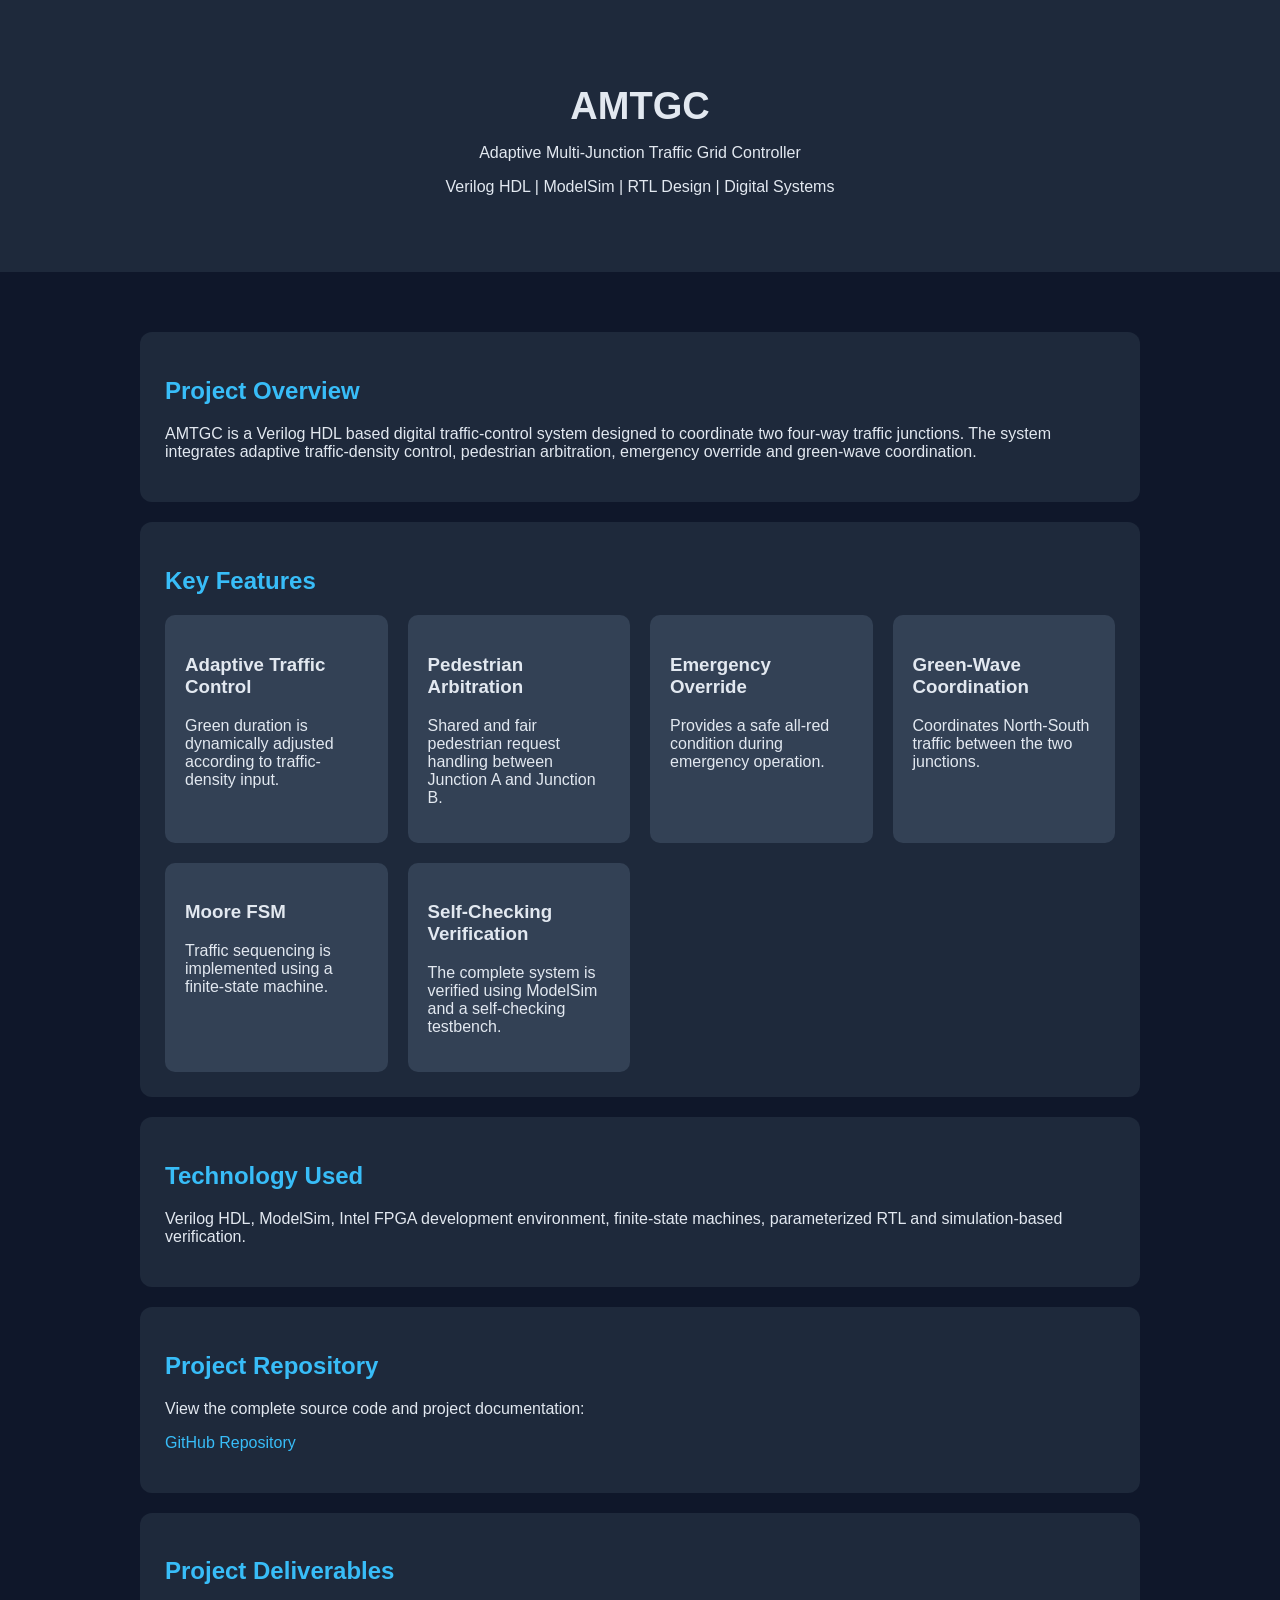
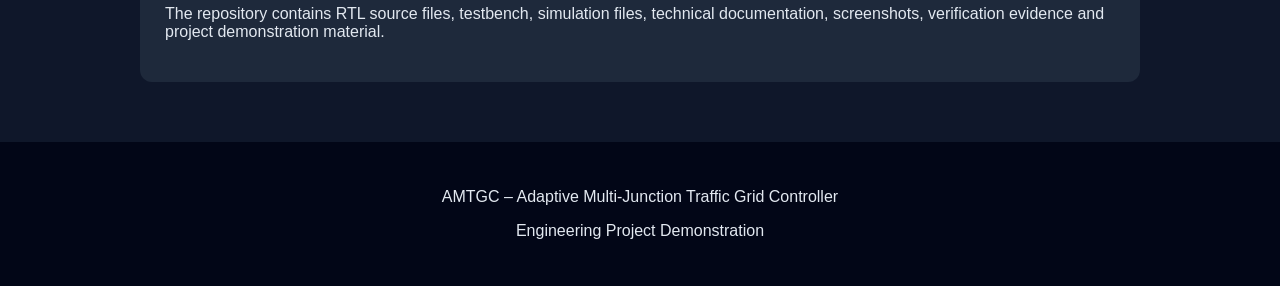
==== index.html @ 57055a9a "Add initial HTML structure for AMTGC project This HTML file provides a complete structure for the AM" ====
<!DOCTYPE html>
<html lang="en">
<head>
    <meta charset="UTF-8">
    <meta name="viewport" content="width=device-width, initial-scale=1.0">

    <title>AMTGC - Adaptive Multi-Junction Traffic Grid Controller</title>

    <style>
        body {
            font-family: Arial, sans-serif;
            margin: 0;
            background: #0f172a;
            color: #e2e8f0;
        }

        header {
            text-align: center;
            padding: 60px 20px;
            background: #1e293b;
        }

        h1 {
            font-size: 38px;
            margin-bottom: 15px;
        }

        h2 {
            color: #38bdf8;
        }

        .container {
            max-width: 1000px;
            margin: auto;
            padding: 40px 20px;
        }

        .card {
            background: #1e293b;
            padding: 25px;
            margin: 20px 0;
            border-radius: 12px;
        }

        .features {
            display: grid;
            grid-template-columns: repeat(auto-fit, minmax(220px, 1fr));
            gap: 20px;
        }

        .feature {
            background: #334155;
            padding: 20px;
            border-radius: 10px;
        }

        a {
            color: #38bdf8;
            text-decoration: none;
        }

        footer {
            text-align: center;
            padding: 30px;
            background: #020617;
        }
    </style>
</head>

<body>

<header>
    <h1>AMTGC</h1>
    <p>Adaptive Multi-Junction Traffic Grid Controller</p>
    <p>Verilog HDL | ModelSim | RTL Design | Digital Systems</p>
</header>

<div class="container">

    <div class="card">
        <h2>Project Overview</h2>
        <p>
            AMTGC is a Verilog HDL based digital traffic-control system
            designed to coordinate two four-way traffic junctions.
            The system integrates adaptive traffic-density control,
            pedestrian arbitration, emergency override and green-wave
            coordination.
        </p>
    </div>

    <div class="card">
        <h2>Key Features</h2>

        <div class="features">

            <div class="feature">
                <h3>Adaptive Traffic Control</h3>
                <p>
                    Green duration is dynamically adjusted according
                    to traffic-density input.
                </p>
            </div>

            <div class="feature">
                <h3>Pedestrian Arbitration</h3>
                <p>
                    Shared and fair pedestrian request handling
                    between Junction A and Junction B.
                </p>
            </div>

            <div class="feature">
                <h3>Emergency Override</h3>
                <p>
                    Provides a safe all-red condition during
                    emergency operation.
                </p>
            </div>

            <div class="feature">
                <h3>Green-Wave Coordination</h3>
                <p>
                    Coordinates North-South traffic between
                    the two junctions.
                </p>
            </div>

            <div class="feature">
                <h3>Moore FSM</h3>
                <p>
                    Traffic sequencing is implemented using
                    a finite-state machine.
                </p>
            </div>

            <div class="feature">
                <h3>Self-Checking Verification</h3>
                <p>
                    The complete system is verified using
                    ModelSim and a self-checking testbench.
                </p>
            </div>

        </div>
    </div>

    <div class="card">
        <h2>Technology Used</h2>
        <p>
            Verilog HDL, ModelSim, Intel FPGA development environment,
            finite-state machines, parameterized RTL and simulation-based verification.
        </p>
    </div>

    <div class="card">
        <h2>Project Repository</h2>

        <p>
            View the complete source code and project documentation:
        </p>

        <p>
            <a href="https://github.com/pragadeesh0411/AI-Based-Traffic-Signal-Controller-using-VLSI"
               target="_blank">
                GitHub Repository
            </a>
        </p>
    </div>

    <div class="card">
        <h2>Project Deliverables</h2>

        <p>
            The repository contains RTL source files, testbench,
            simulation files, technical documentation, screenshots,
            verification evidence and project demonstration material.
        </p>
    </div>

</div>

<footer>
    <p>AMTGC – Adaptive Multi-Junction Traffic Grid Controller</p>
    <p>Engineering Project Demonstration</p>
</footer>

</body>
</html>
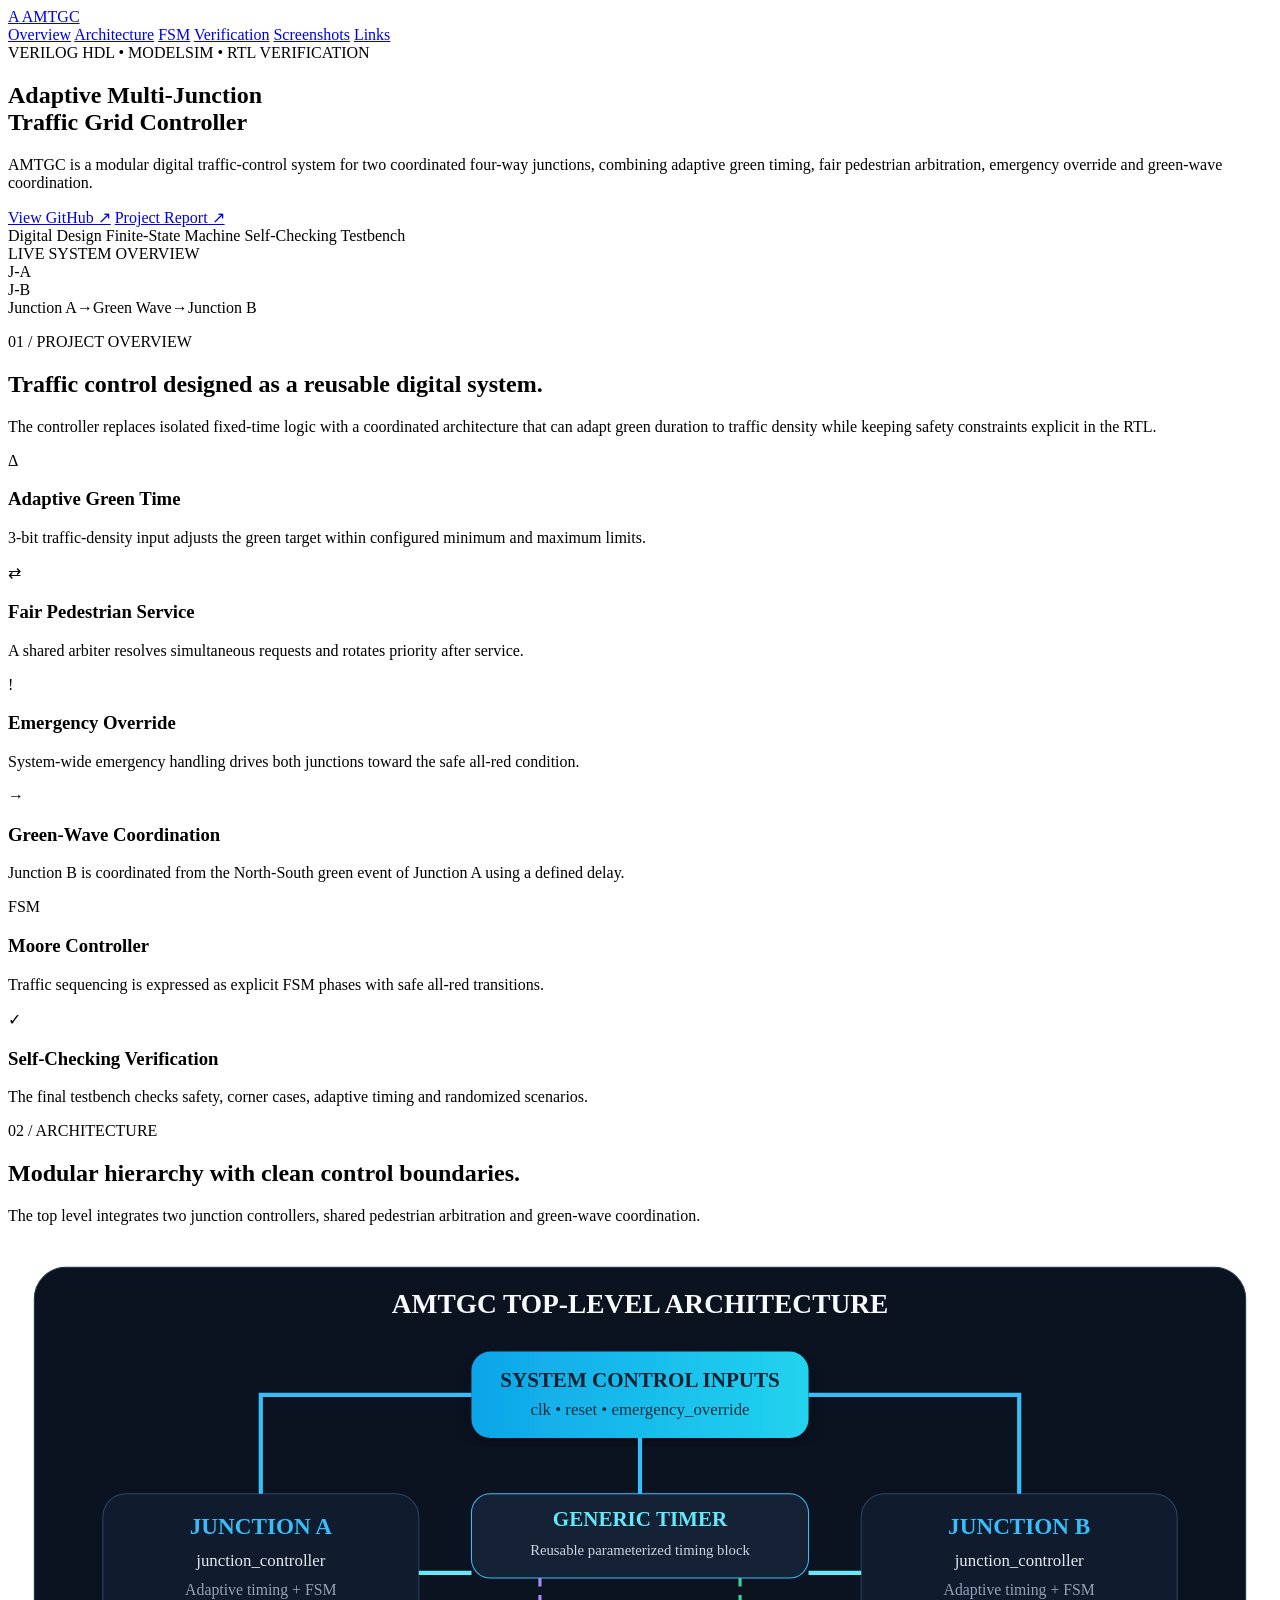
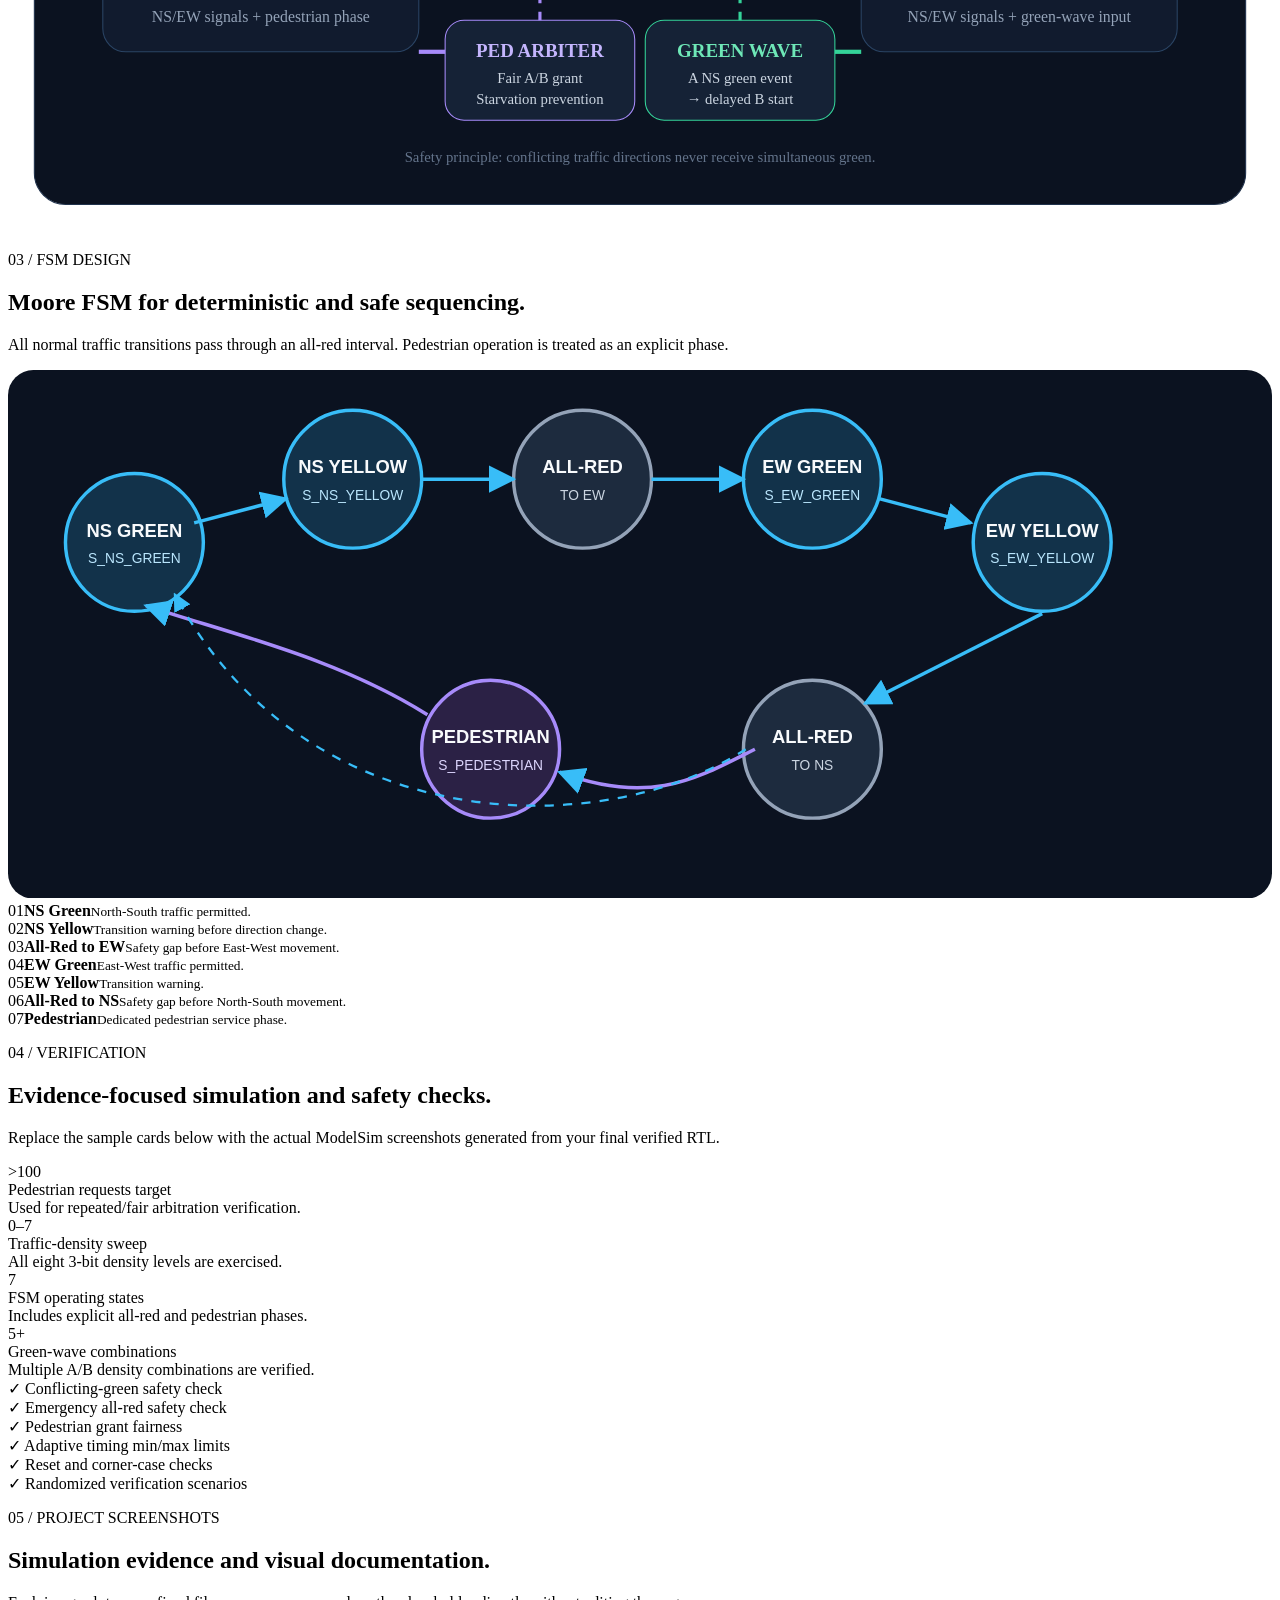
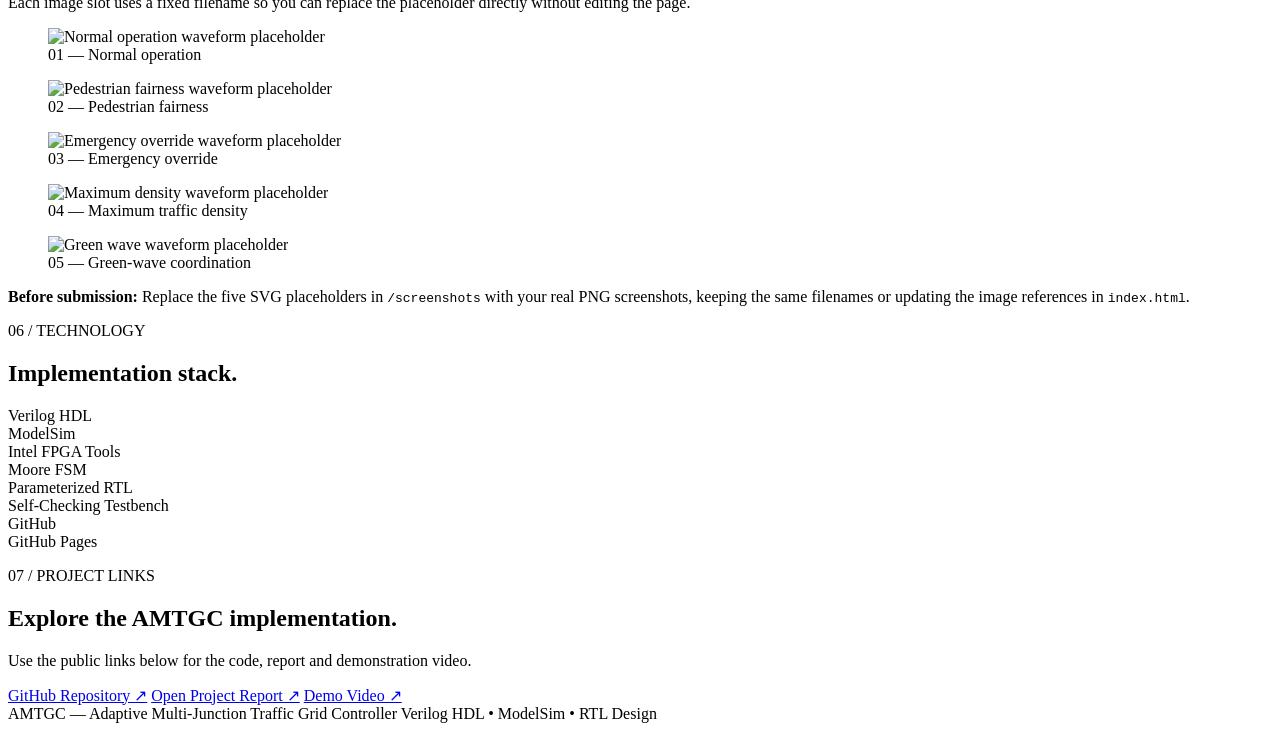
==== commit 2ddde13a: "Add files via upload" ====
--- a/index.html
+++ b/index.html
@@ -1,188 +1,321 @@
 <!DOCTYPE html>
 <html lang="en">
 <head>
-    <meta charset="UTF-8">
-    <meta name="viewport" content="width=device-width, initial-scale=1.0">
-
-    <title>AMTGC - Adaptive Multi-Junction Traffic Grid Controller</title>
-
-    <style>
-        body {
-            font-family: Arial, sans-serif;
-            margin: 0;
-            background: #0f172a;
-            color: #e2e8f0;
-        }
-
-        header {
-            text-align: center;
-            padding: 60px 20px;
-            background: #1e293b;
-        }
-
-        h1 {
-            font-size: 38px;
-            margin-bottom: 15px;
-        }
-
-        h2 {
-            color: #38bdf8;
-        }
-
-        .container {
-            max-width: 1000px;
-            margin: auto;
-            padding: 40px 20px;
-        }
-
-        .card {
-            background: #1e293b;
-            padding: 25px;
-            margin: 20px 0;
-            border-radius: 12px;
-        }
-
-        .features {
-            display: grid;
-            grid-template-columns: repeat(auto-fit, minmax(220px, 1fr));
-            gap: 20px;
-        }
-
-        .feature {
-            background: #334155;
-            padding: 20px;
-            border-radius: 10px;
-        }
-
-        a {
-            color: #38bdf8;
-            text-decoration: none;
-        }
-
-        footer {
-            text-align: center;
-            padding: 30px;
-            background: #020617;
-        }
-    </style>
+  <meta charset="UTF-8">
+  <meta name="viewport" content="width=device-width, initial-scale=1.0">
+  <meta name="description" content="AMTGC - Adaptive Multi-Junction Traffic Grid Controller. Verilog HDL, ModelSim and RTL verification project.">
+  <title>AMTGC | Adaptive Multi-Junction Traffic Grid Controller</title>
+  <link rel="stylesheet" href="assets/style.css">
 </head>
-
 <body>
-
-<header>
-    <h1>AMTGC</h1>
-    <p>Adaptive Multi-Junction Traffic Grid Controller</p>
-    <p>Verilog HDL | ModelSim | RTL Design | Digital Systems</p>
-</header>
-
-<div class="container">
-
-    <div class="card">
-        <h2>Project Overview</h2>
-        <p>
-            AMTGC is a Verilog HDL based digital traffic-control system
-            designed to coordinate two four-way traffic junctions.
-            The system integrates adaptive traffic-density control,
-            pedestrian arbitration, emergency override and green-wave
-            coordination.
-        </p>
+  <header class="site-header">
+    <div class="container nav">
+      <a class="brand" href="#top"><span class="brand-mark">A</span> AMTGC</a>
+      <nav>
+        <a href="#overview">Overview</a>
+        <a href="#architecture">Architecture</a>
+        <a href="#fsm">FSM</a>
+        <a href="#verification">Verification</a>
+        <a href="#gallery">Screenshots</a>
+        <a href="#contact">Links</a>
+      </nav>
     </div>
-
-    <div class="card">
-        <h2>Key Features</h2>
-
-        <div class="features">
-
-            <div class="feature">
-                <h3>Adaptive Traffic Control</h3>
-                <p>
-                    Green duration is dynamically adjusted according
-                    to traffic-density input.
-                </p>
+  </header>
+
+  <main id="top">
+    <section class="hero">
+      <div class="hero-grid container">
+        <div class="hero-copy">
+          <div class="eyebrow">VERILOG HDL • MODELSIM • RTL VERIFICATION</div>
+          <h1>Adaptive Multi-Junction<br><span>Traffic Grid Controller</span></h1>
+          <p class="lead">
+            AMTGC is a modular digital traffic-control system for two coordinated
+            four-way junctions, combining adaptive green timing, fair pedestrian
+            arbitration, emergency override and green-wave coordination.
+          </p>
+          <div class="hero-actions">
+            <a class="btn primary" href="https://github.com/pragadeesh0411/AI-Based-Traffic-Signal-Controller-using-VLSI" target="_blank" rel="noopener">View GitHub ↗</a>
+            <a class="btn secondary" href="report.html" target="_blank">Project Report ↗</a>
+          </div>
+          <div class="meta-row">
+            <span>Digital Design</span>
+            <span>Finite-State Machine</span>
+            <span>Self-Checking Testbench</span>
+          </div>
+        </div>
+
+        <div class="signal-card">
+          <div class="signal-top">
+            <span class="pulse"></span>
+            <span>LIVE SYSTEM OVERVIEW</span>
+          </div>
+          <div class="junction-visual">
+            <div class="road horizontal"></div>
+            <div class="road vertical"></div>
+            <div class="junction-box">
+              <div class="light red"></div>
+              <div class="light yellow"></div>
+              <div class="light green"></div>
+              <span>J-A</span>
             </div>
-
-            <div class="feature">
-                <h3>Pedestrian Arbitration</h3>
-                <p>
-                    Shared and fair pedestrian request handling
-                    between Junction A and Junction B.
-                </p>
+            <div class="junction-box second">
+              <div class="light red"></div>
+              <div class="light yellow"></div>
+              <div class="light green"></div>
+              <span>J-B</span>
             </div>
-
-            <div class="feature">
-                <h3>Emergency Override</h3>
-                <p>
-                    Provides a safe all-red condition during
-                    emergency operation.
-                </p>
-            </div>
-
-            <div class="feature">
-                <h3>Green-Wave Coordination</h3>
-                <p>
-                    Coordinates North-South traffic between
-                    the two junctions.
-                </p>
-            </div>
-
-            <div class="feature">
-                <h3>Moore FSM</h3>
-                <p>
-                    Traffic sequencing is implemented using
-                    a finite-state machine.
-                </p>
-            </div>
-
-            <div class="feature">
-                <h3>Self-Checking Verification</h3>
-                <p>
-                    The complete system is verified using
-                    ModelSim and a self-checking testbench.
-                </p>
-            </div>
-
-        </div>
+            <div class="wave-line"></div>
+          </div>
+          <div class="signal-footer">
+            <span>Junction A</span><span>→</span><span>Green Wave</span><span>→</span><span>Junction B</span>
+          </div>
+        </div>
+      </div>
+    </section>
+
+    <section id="overview" class="section">
+      <div class="container">
+        <div class="section-head">
+          <p class="kicker">01 / PROJECT OVERVIEW</p>
+          <h2>Traffic control designed as a reusable digital system.</h2>
+          <p>
+            The controller replaces isolated fixed-time logic with a coordinated architecture
+            that can adapt green duration to traffic density while keeping safety constraints
+            explicit in the RTL.
+          </p>
+        </div>
+
+        <div class="feature-grid">
+          <article class="feature-card"><div class="icon">Δ</div><h3>Adaptive Green Time</h3><p>3-bit traffic-density input adjusts the green target within configured minimum and maximum limits.</p></article>
+          <article class="feature-card"><div class="icon">⇄</div><h3>Fair Pedestrian Service</h3><p>A shared arbiter resolves simultaneous requests and rotates priority after service.</p></article>
+          <article class="feature-card"><div class="icon">!</div><h3>Emergency Override</h3><p>System-wide emergency handling drives both junctions toward the safe all-red condition.</p></article>
+          <article class="feature-card"><div class="icon">→</div><h3>Green-Wave Coordination</h3><p>Junction B is coordinated from the North-South green event of Junction A using a defined delay.</p></article>
+          <article class="feature-card"><div class="icon">FSM</div><h3>Moore Controller</h3><p>Traffic sequencing is expressed as explicit FSM phases with safe all-red transitions.</p></article>
+          <article class="feature-card"><div class="icon">✓</div><h3>Self-Checking Verification</h3><p>The final testbench checks safety, corner cases, adaptive timing and randomized scenarios.</p></article>
+        </div>
+      </div>
+    </section>
+
+    <section id="architecture" class="section dark">
+      <div class="container">
+        <div class="section-head">
+          <p class="kicker">02 / ARCHITECTURE</p>
+          <h2>Modular hierarchy with clean control boundaries.</h2>
+          <p>The top level integrates two junction controllers, shared pedestrian arbitration and green-wave coordination.</p>
+        </div>
+
+        <div class="diagram-card">
+          <svg viewBox="0 0 1200 560" role="img" aria-label="AMTGC architecture diagram">
+            <defs>
+              <linearGradient id="g1" x1="0" x2="1">
+                <stop offset="0%" stop-color="#0ea5e9"/>
+                <stop offset="100%" stop-color="#22d3ee"/>
+              </linearGradient>
+              <filter id="shadow"><feDropShadow dx="0" dy="8" stdDeviation="8" flood-opacity=".25"/></filter>
+            </defs>
+            <rect x="25" y="25" width="1150" height="510" rx="30" fill="#0b1220" stroke="#20324c"/>
+            <text x="600" y="68" text-anchor="middle" fill="#f8fafc" font-size="26" font-weight="700">AMTGC TOP-LEVEL ARCHITECTURE</text>
+
+            <rect x="440" y="105" width="320" height="82" rx="18" fill="url(#g1)" filter="url(#shadow)"/>
+            <text x="600" y="139" text-anchor="middle" fill="#052131" font-size="20" font-weight="800">SYSTEM CONTROL INPUTS</text>
+            <text x="600" y="165" text-anchor="middle" fill="#083344" font-size="16">clk • reset • emergency_override</text>
+
+            <rect x="90" y="240" width="300" height="150" rx="22" fill="#111b2e" stroke="#2a4464"/>
+            <text x="240" y="278" text-anchor="middle" fill="#38bdf8" font-size="22" font-weight="800">JUNCTION A</text>
+            <text x="240" y="309" text-anchor="middle" fill="#e2e8f0" font-size="16">junction_controller</text>
+            <text x="240" y="336" text-anchor="middle" fill="#94a3b8" font-size="15">Adaptive timing + FSM</text>
+            <text x="240" y="362" text-anchor="middle" fill="#94a3b8" font-size="15">NS/EW signals + pedestrian phase</text>
+
+            <rect x="810" y="240" width="300" height="150" rx="22" fill="#111b2e" stroke="#2a4464"/>
+            <text x="960" y="278" text-anchor="middle" fill="#38bdf8" font-size="22" font-weight="800">JUNCTION B</text>
+            <text x="960" y="309" text-anchor="middle" fill="#e2e8f0" font-size="16">junction_controller</text>
+            <text x="960" y="336" text-anchor="middle" fill="#94a3b8" font-size="15">Adaptive timing + FSM</text>
+            <text x="960" y="362" text-anchor="middle" fill="#94a3b8" font-size="15">NS/EW signals + green-wave input</text>
+
+            <rect x="440" y="240" width="320" height="80" rx="18" fill="#152236" stroke="#38bdf8"/>
+            <text x="600" y="271" text-anchor="middle" fill="#67e8f9" font-size="20" font-weight="800">GENERIC TIMER</text>
+            <text x="600" y="298" text-anchor="middle" fill="#cbd5e1" font-size="14">Reusable parameterized timing block</text>
+
+            <rect x="415" y="360" width="180" height="95" rx="18" fill="#152236" stroke="#a78bfa"/>
+            <text x="505" y="395" text-anchor="middle" fill="#c4b5fd" font-size="18" font-weight="800">PED ARBITER</text>
+            <text x="505" y="420" text-anchor="middle" fill="#cbd5e1" font-size="14">Fair A/B grant</text>
+            <text x="505" y="440" text-anchor="middle" fill="#cbd5e1" font-size="14">Starvation prevention</text>
+
+            <rect x="605" y="360" width="180" height="95" rx="18" fill="#152236" stroke="#34d399"/>
+            <text x="695" y="395" text-anchor="middle" fill="#6ee7b7" font-size="18" font-weight="800">GREEN WAVE</text>
+            <text x="695" y="420" text-anchor="middle" fill="#cbd5e1" font-size="14">A NS green event</text>
+            <text x="695" y="440" text-anchor="middle" fill="#cbd5e1" font-size="14">→ delayed B start</text>
+
+            <path d="M600 187 V240" stroke="#38bdf8" stroke-width="4" fill="none"/>
+            <path d="M440 146 H240 V240" stroke="#38bdf8" stroke-width="4" fill="none"/>
+            <path d="M760 146 H960 V240" stroke="#38bdf8" stroke-width="4" fill="none"/>
+            <path d="M390 315 H440" stroke="#67e8f9" stroke-width="4" fill="none"/>
+            <path d="M760 315 H810" stroke="#67e8f9" stroke-width="4" fill="none"/>
+            <path d="M390 390 H415" stroke="#a78bfa" stroke-width="4" fill="none"/>
+            <path d="M785 390 H810" stroke="#34d399" stroke-width="4" fill="none"/>
+            <path d="M505 360 V320" stroke="#a78bfa" stroke-width="3" fill="none" stroke-dasharray="8 8"/>
+            <path d="M695 360 V320" stroke="#34d399" stroke-width="3" fill="none" stroke-dasharray="8 8"/>
+
+            <text x="600" y="495" text-anchor="middle" fill="#64748b" font-size="14">Safety principle: conflicting traffic directions never receive simultaneous green.</text>
+          </svg>
+        </div>
+      </div>
+    </section>
+
+    <section id="fsm" class="section">
+      <div class="container">
+        <div class="section-head">
+          <p class="kicker">03 / FSM DESIGN</p>
+          <h2>Moore FSM for deterministic and safe sequencing.</h2>
+          <p>All normal traffic transitions pass through an all-red interval. Pedestrian operation is treated as an explicit phase.</p>
+        </div>
+
+        <div class="fsm-layout">
+          <div class="fsm-card">
+            <svg viewBox="0 0 1100 460" role="img" aria-label="Junction controller FSM diagram">
+              <defs>
+                <marker id="arrow" viewBox="0 0 10 10" refX="9" refY="5" markerWidth="8" markerHeight="8" orient="auto-start-reverse">
+                  <path d="M0 0 L10 5 L0 10 z" fill="#38bdf8"/>
+                </marker>
+              </defs>
+              <rect x="0" y="0" width="1100" height="460" rx="22" fill="#0b1220"/>
+              <g font-family="Arial, sans-serif">
+                <circle cx="110" cy="150" r="60" fill="#12324a" stroke="#38bdf8" stroke-width="3"/>
+                <text x="110" y="145" text-anchor="middle" fill="#f8fafc" font-size="16" font-weight="700">NS GREEN</text>
+                <text x="110" y="168" text-anchor="middle" fill="#bae6fd" font-size="12">S_NS_GREEN</text>
+
+                <circle cx="300" cy="95" r="60" fill="#12324a" stroke="#38bdf8" stroke-width="3"/>
+                <text x="300" y="90" text-anchor="middle" fill="#f8fafc" font-size="16" font-weight="700">NS YELLOW</text>
+                <text x="300" y="113" text-anchor="middle" fill="#bae6fd" font-size="12">S_NS_YELLOW</text>
+
+                <circle cx="500" cy="95" r="60" fill="#1d2b3e" stroke="#94a3b8" stroke-width="3"/>
+                <text x="500" y="90" text-anchor="middle" fill="#f8fafc" font-size="16" font-weight="700">ALL-RED</text>
+                <text x="500" y="113" text-anchor="middle" fill="#cbd5e1" font-size="12">TO EW</text>
+
+                <circle cx="700" cy="95" r="60" fill="#12324a" stroke="#38bdf8" stroke-width="3"/>
+                <text x="700" y="90" text-anchor="middle" fill="#f8fafc" font-size="16" font-weight="700">EW GREEN</text>
+                <text x="700" y="113" text-anchor="middle" fill="#bae6fd" font-size="12">S_EW_GREEN</text>
+
+                <circle cx="900" cy="150" r="60" fill="#12324a" stroke="#38bdf8" stroke-width="3"/>
+                <text x="900" y="145" text-anchor="middle" fill="#f8fafc" font-size="16" font-weight="700">EW YELLOW</text>
+                <text x="900" y="168" text-anchor="middle" fill="#bae6fd" font-size="12">S_EW_YELLOW</text>
+
+                <circle cx="700" cy="330" r="60" fill="#1d2b3e" stroke="#94a3b8" stroke-width="3"/>
+                <text x="700" y="325" text-anchor="middle" fill="#f8fafc" font-size="16" font-weight="700">ALL-RED</text>
+                <text x="700" y="348" text-anchor="middle" fill="#cbd5e1" font-size="12">TO NS</text>
+
+                <circle cx="420" cy="330" r="60" fill="#2b2145" stroke="#a78bfa" stroke-width="3"/>
+                <text x="420" y="325" text-anchor="middle" fill="#f8fafc" font-size="16" font-weight="700">PEDESTRIAN</text>
+                <text x="420" y="348" text-anchor="middle" fill="#ddd6fe" font-size="12">S_PEDESTRIAN</text>
+
+                <line x1="162" y1="133" x2="242" y2="112" stroke="#38bdf8" stroke-width="3" marker-end="url(#arrow)"/>
+                <line x1="360" y1="95" x2="440" y2="95" stroke="#38bdf8" stroke-width="3" marker-end="url(#arrow)"/>
+                <line x1="560" y1="95" x2="640" y2="95" stroke="#38bdf8" stroke-width="3" marker-end="url(#arrow)"/>
+                <line x1="758" y1="112" x2="838" y2="133" stroke="#38bdf8" stroke-width="3" marker-end="url(#arrow)"/>
+                <line x1="900" y1="212" x2="746" y2="290" stroke="#38bdf8" stroke-width="3" marker-end="url(#arrow)"/>
+                <path d="M650 330 C600 355 560 380 480 350" fill="none" stroke="#a78bfa" stroke-width="3" marker-end="url(#arrow)"/>
+                <path d="M365 300 C285 250 195 230 120 205" fill="none" stroke="#a78bfa" stroke-width="3" marker-end="url(#arrow)"/>
+                <path d="M642 330 C520 410 260 410 145 195" fill="none" stroke="#38bdf8" stroke-width="2" stroke-dasharray="8 8" marker-end="url(#arrow)"/>
+              </g>
+            </svg>
+          </div>
+
+          <div class="state-list">
+            <div><span>01</span><strong>NS Green</strong><small>North-South traffic permitted.</small></div>
+            <div><span>02</span><strong>NS Yellow</strong><small>Transition warning before direction change.</small></div>
+            <div><span>03</span><strong>All-Red to EW</strong><small>Safety gap before East-West movement.</small></div>
+            <div><span>04</span><strong>EW Green</strong><small>East-West traffic permitted.</small></div>
+            <div><span>05</span><strong>EW Yellow</strong><small>Transition warning.</small></div>
+            <div><span>06</span><strong>All-Red to NS</strong><small>Safety gap before North-South movement.</small></div>
+            <div><span>07</span><strong>Pedestrian</strong><small>Dedicated pedestrian service phase.</small></div>
+          </div>
+        </div>
+      </div>
+    </section>
+
+    <section id="verification" class="section dark">
+      <div class="container">
+        <div class="section-head">
+          <p class="kicker">04 / VERIFICATION</p>
+          <h2>Evidence-focused simulation and safety checks.</h2>
+          <p>Replace the sample cards below with the actual ModelSim screenshots generated from your final verified RTL.</p>
+        </div>
+
+        <div class="result-grid">
+          <div class="result"><div class="result-number">&gt;100</div><div class="result-label">Pedestrian requests target</div><div class="result-note">Used for repeated/fair arbitration verification.</div></div>
+          <div class="result"><div class="result-number">0–7</div><div class="result-label">Traffic-density sweep</div><div class="result-note">All eight 3-bit density levels are exercised.</div></div>
+          <div class="result"><div class="result-number">7</div><div class="result-label">FSM operating states</div><div class="result-note">Includes explicit all-red and pedestrian phases.</div></div>
+          <div class="result"><div class="result-number">5+</div><div class="result-label">Green-wave combinations</div><div class="result-note">Multiple A/B density combinations are verified.</div></div>
+        </div>
+
+        <div class="checks">
+          <div class="check"><span>✓</span> Conflicting-green safety check</div>
+          <div class="check"><span>✓</span> Emergency all-red safety check</div>
+          <div class="check"><span>✓</span> Pedestrian grant fairness</div>
+          <div class="check"><span>✓</span> Adaptive timing min/max limits</div>
+          <div class="check"><span>✓</span> Reset and corner-case checks</div>
+          <div class="check"><span>✓</span> Randomized verification scenarios</div>
+        </div>
+      </div>
+    </section>
+
+    <section id="gallery" class="section">
+      <div class="container">
+        <div class="section-head">
+          <p class="kicker">05 / PROJECT SCREENSHOTS</p>
+          <h2>Simulation evidence and visual documentation.</h2>
+          <p>Each image slot uses a fixed filename so you can replace the placeholder directly without editing the page.</p>
+        </div>
+
+        <div class="gallery">
+          <figure><img src="screenshots/01_normal_operation.svg" alt="Normal operation waveform placeholder"><figcaption>01 — Normal operation</figcaption></figure>
+          <figure><img src="screenshots/02_pedestrian_fairness.svg" alt="Pedestrian fairness waveform placeholder"><figcaption>02 — Pedestrian fairness</figcaption></figure>
+          <figure><img src="screenshots/03_emergency_override.svg" alt="Emergency override waveform placeholder"><figcaption>03 — Emergency override</figcaption></figure>
+          <figure><img src="screenshots/04_maximum_density.svg" alt="Maximum density waveform placeholder"><figcaption>04 — Maximum traffic density</figcaption></figure>
+          <figure><img src="screenshots/05_green_wave.svg" alt="Green wave waveform placeholder"><figcaption>05 — Green-wave coordination</figcaption></figure>
+        </div>
+
+        <div class="replace-note">
+          <strong>Before submission:</strong> Replace the five SVG placeholders in <code>/screenshots</code> with your real PNG screenshots,
+          keeping the same filenames or updating the image references in <code>index.html</code>.
+        </div>
+      </div>
+    </section>
+
+    <section id="stack" class="section dark">
+      <div class="container">
+        <div class="section-head">
+          <p class="kicker">06 / TECHNOLOGY</p>
+          <h2>Implementation stack.</h2>
+        </div>
+        <div class="stack-grid">
+          <div>Verilog HDL</div><div>ModelSim</div><div>Intel FPGA Tools</div><div>Moore FSM</div><div>Parameterized RTL</div><div>Self-Checking Testbench</div><div>GitHub</div><div>GitHub Pages</div>
+        </div>
+      </div>
+    </section>
+
+    <section id="contact" class="section cta">
+      <div class="container cta-box">
+        <div>
+          <p class="kicker">07 / PROJECT LINKS</p>
+          <h2>Explore the AMTGC implementation.</h2>
+          <p>Use the public links below for the code, report and demonstration video.</p>
+        </div>
+        <div class="hero-actions">
+          <a class="btn primary" href="https://github.com/pragadeesh0411/AI-Based-Traffic-Signal-Controller-using-VLSI" target="_blank" rel="noopener">GitHub Repository ↗</a>
+          <a class="btn secondary" href="report.html" target="_blank">Open Project Report ↗</a>
+          <!-- Replace the href below with your final public video URL -->
+          <a class="btn secondary" href="https://www.youtube.com/" target="_blank" rel="noopener">Demo Video ↗</a>
+        </div>
+      </div>
+    </section>
+  </main>
+
+  <footer class="site-footer">
+    <div class="container footer-inner">
+      <span>AMTGC — Adaptive Multi-Junction Traffic Grid Controller</span>
+      <span>Verilog HDL • ModelSim • RTL Design</span>
     </div>
-
-    <div class="card">
-        <h2>Technology Used</h2>
-        <p>
-            Verilog HDL, ModelSim, Intel FPGA development environment,
-            finite-state machines, parameterized RTL and simulation-based verification.
-        </p>
-    </div>
-
-    <div class="card">
-        <h2>Project Repository</h2>
-
-        <p>
-            View the complete source code and project documentation:
-        </p>
-
-        <p>
-            <a href="https://github.com/pragadeesh0411/AI-Based-Traffic-Signal-Controller-using-VLSI"
-               target="_blank">
-                GitHub Repository
-            </a>
-        </p>
-    </div>
-
-    <div class="card">
-        <h2>Project Deliverables</h2>
-
-        <p>
-            The repository contains RTL source files, testbench,
-            simulation files, technical documentation, screenshots,
-            verification evidence and project demonstration material.
-        </p>
-    </div>
-
-</div>
-
-<footer>
-    <p>AMTGC – Adaptive Multi-Junction Traffic Grid Controller</p>
-    <p>Engineering Project Demonstration</p>
-</footer>
-
+  </footer>
 </body>
 </html>
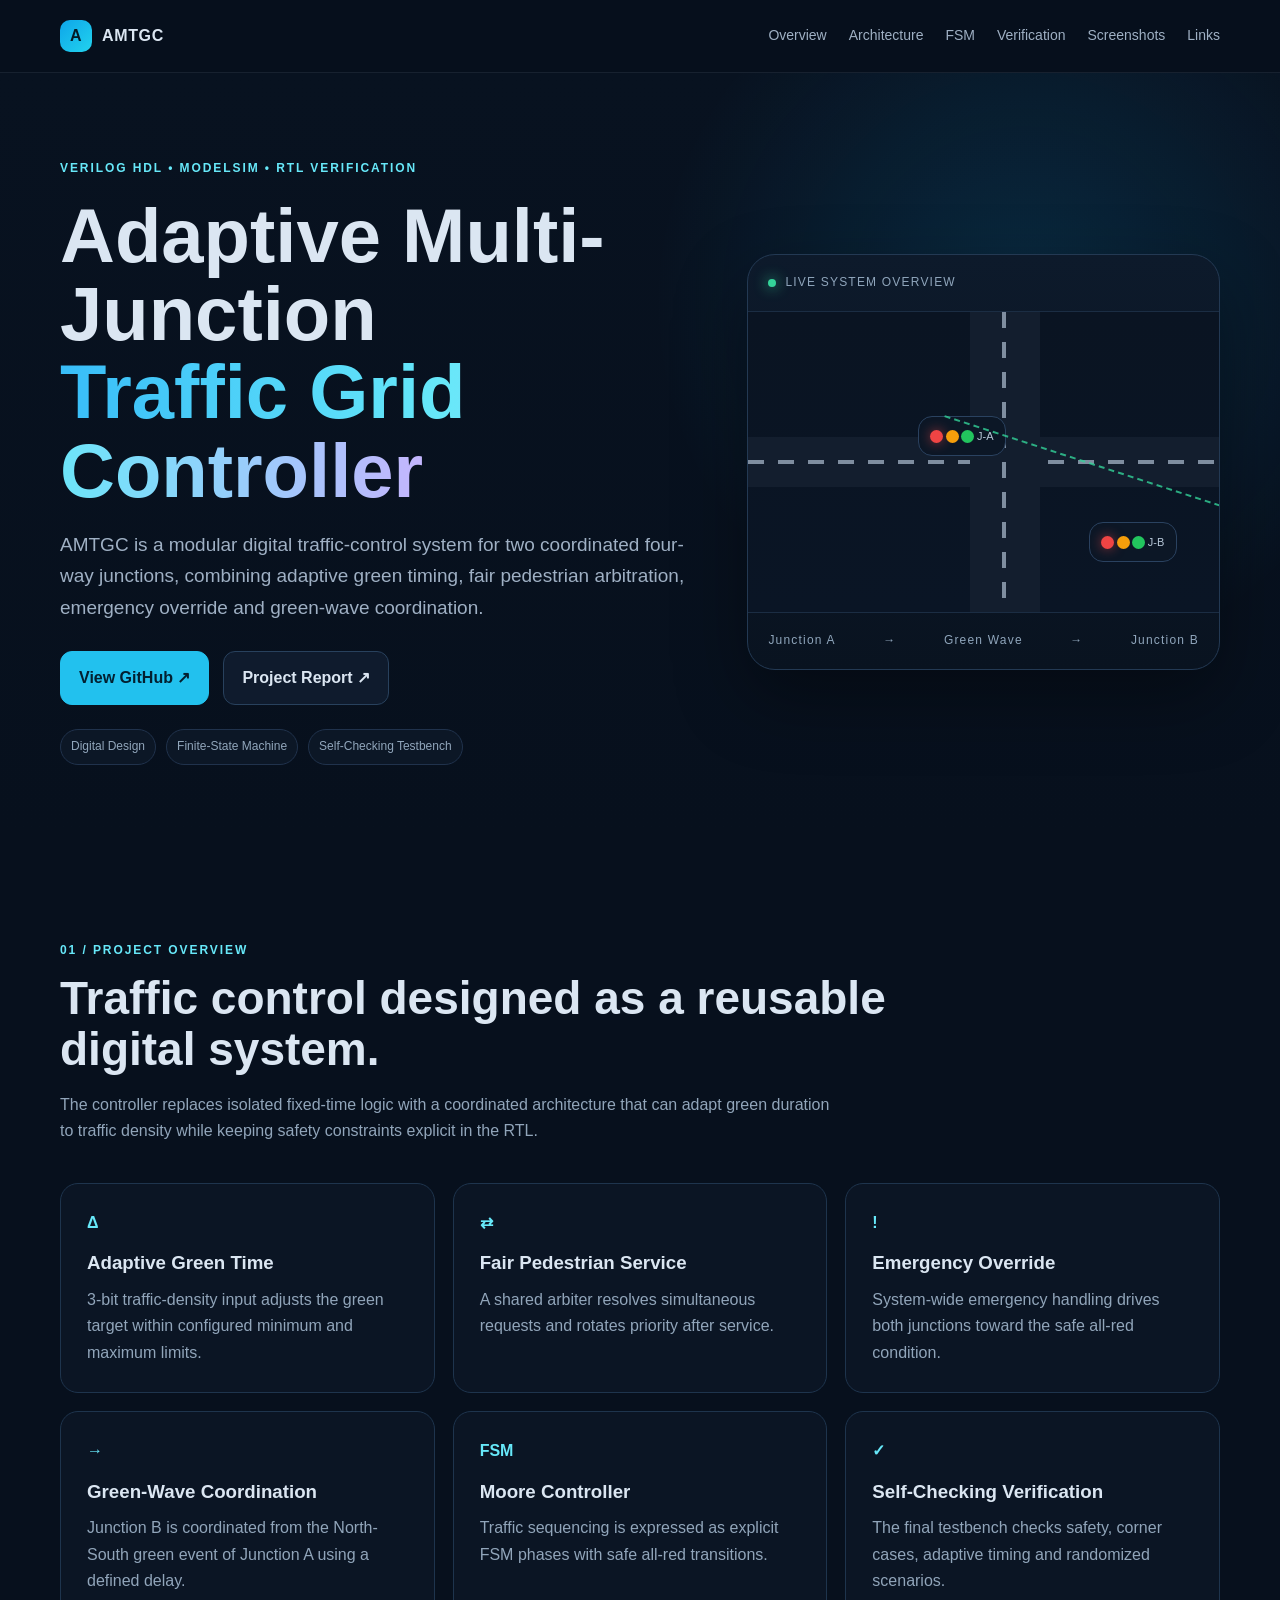
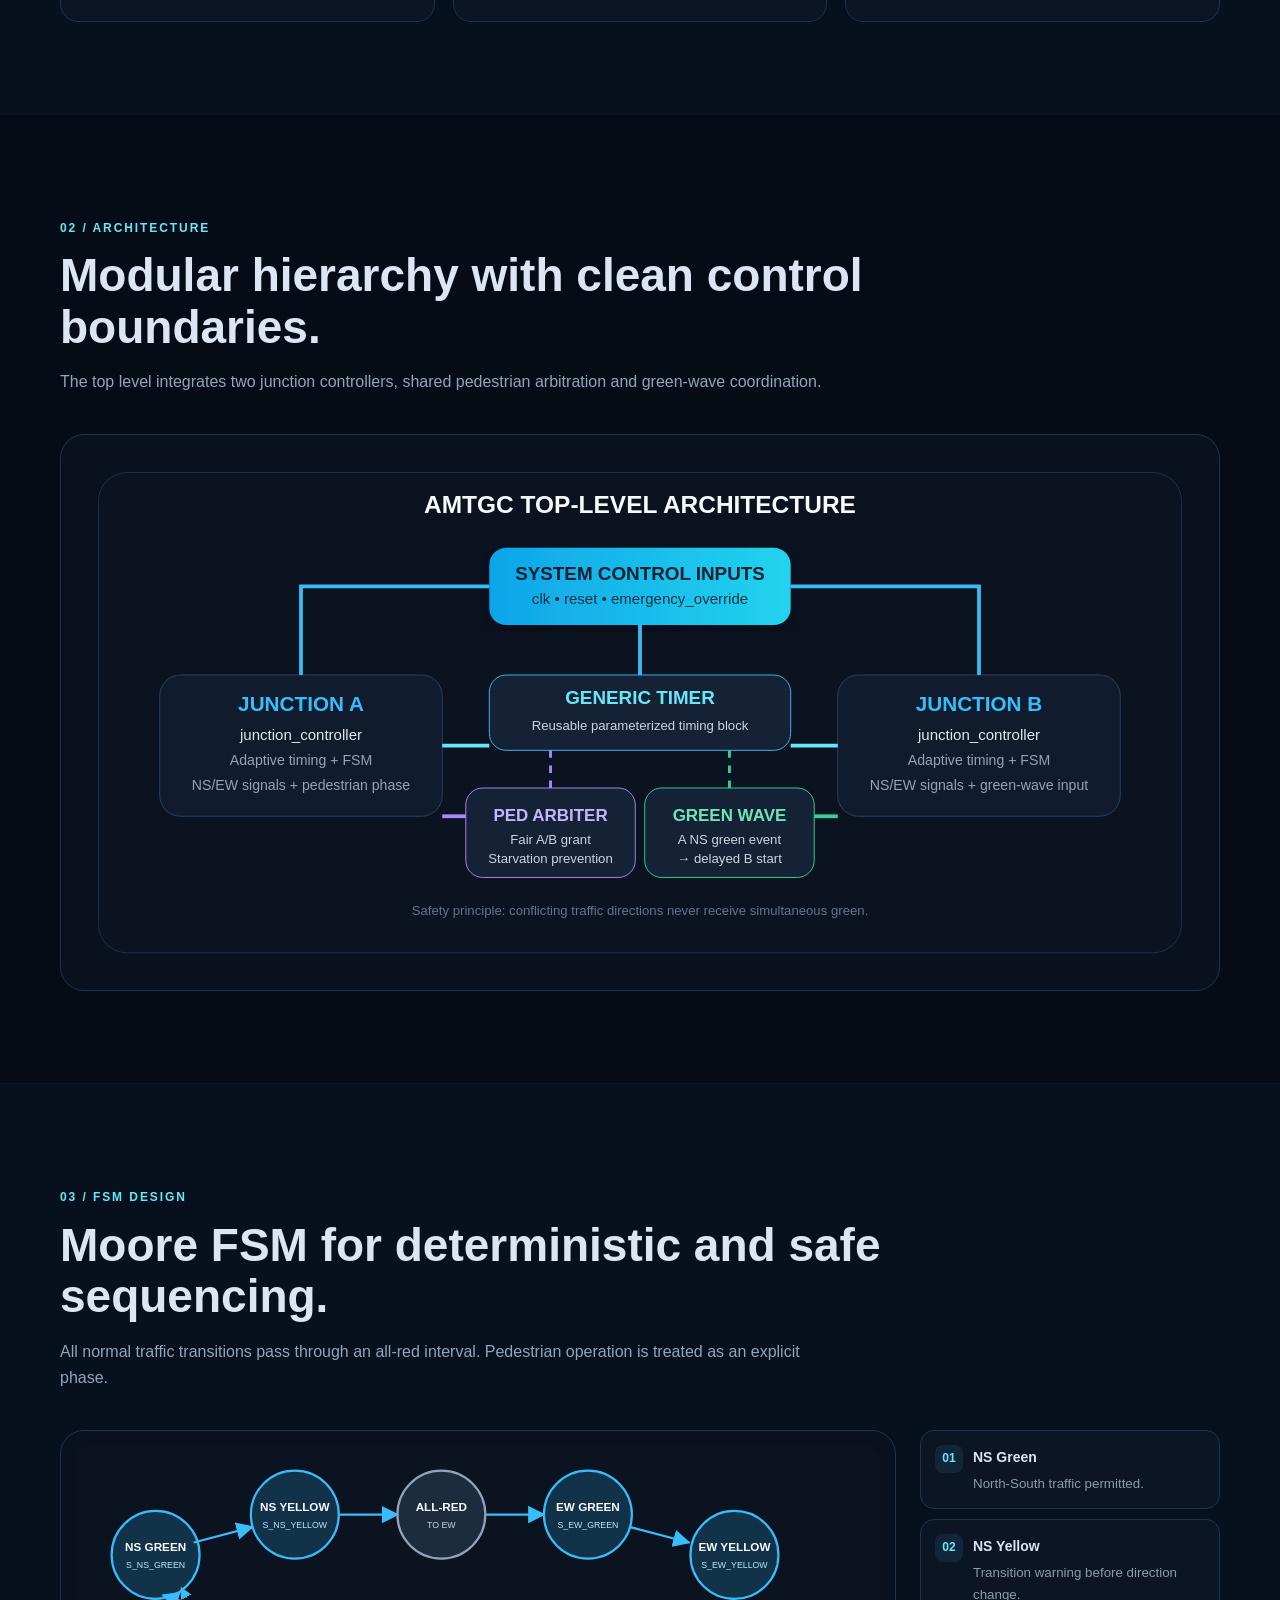
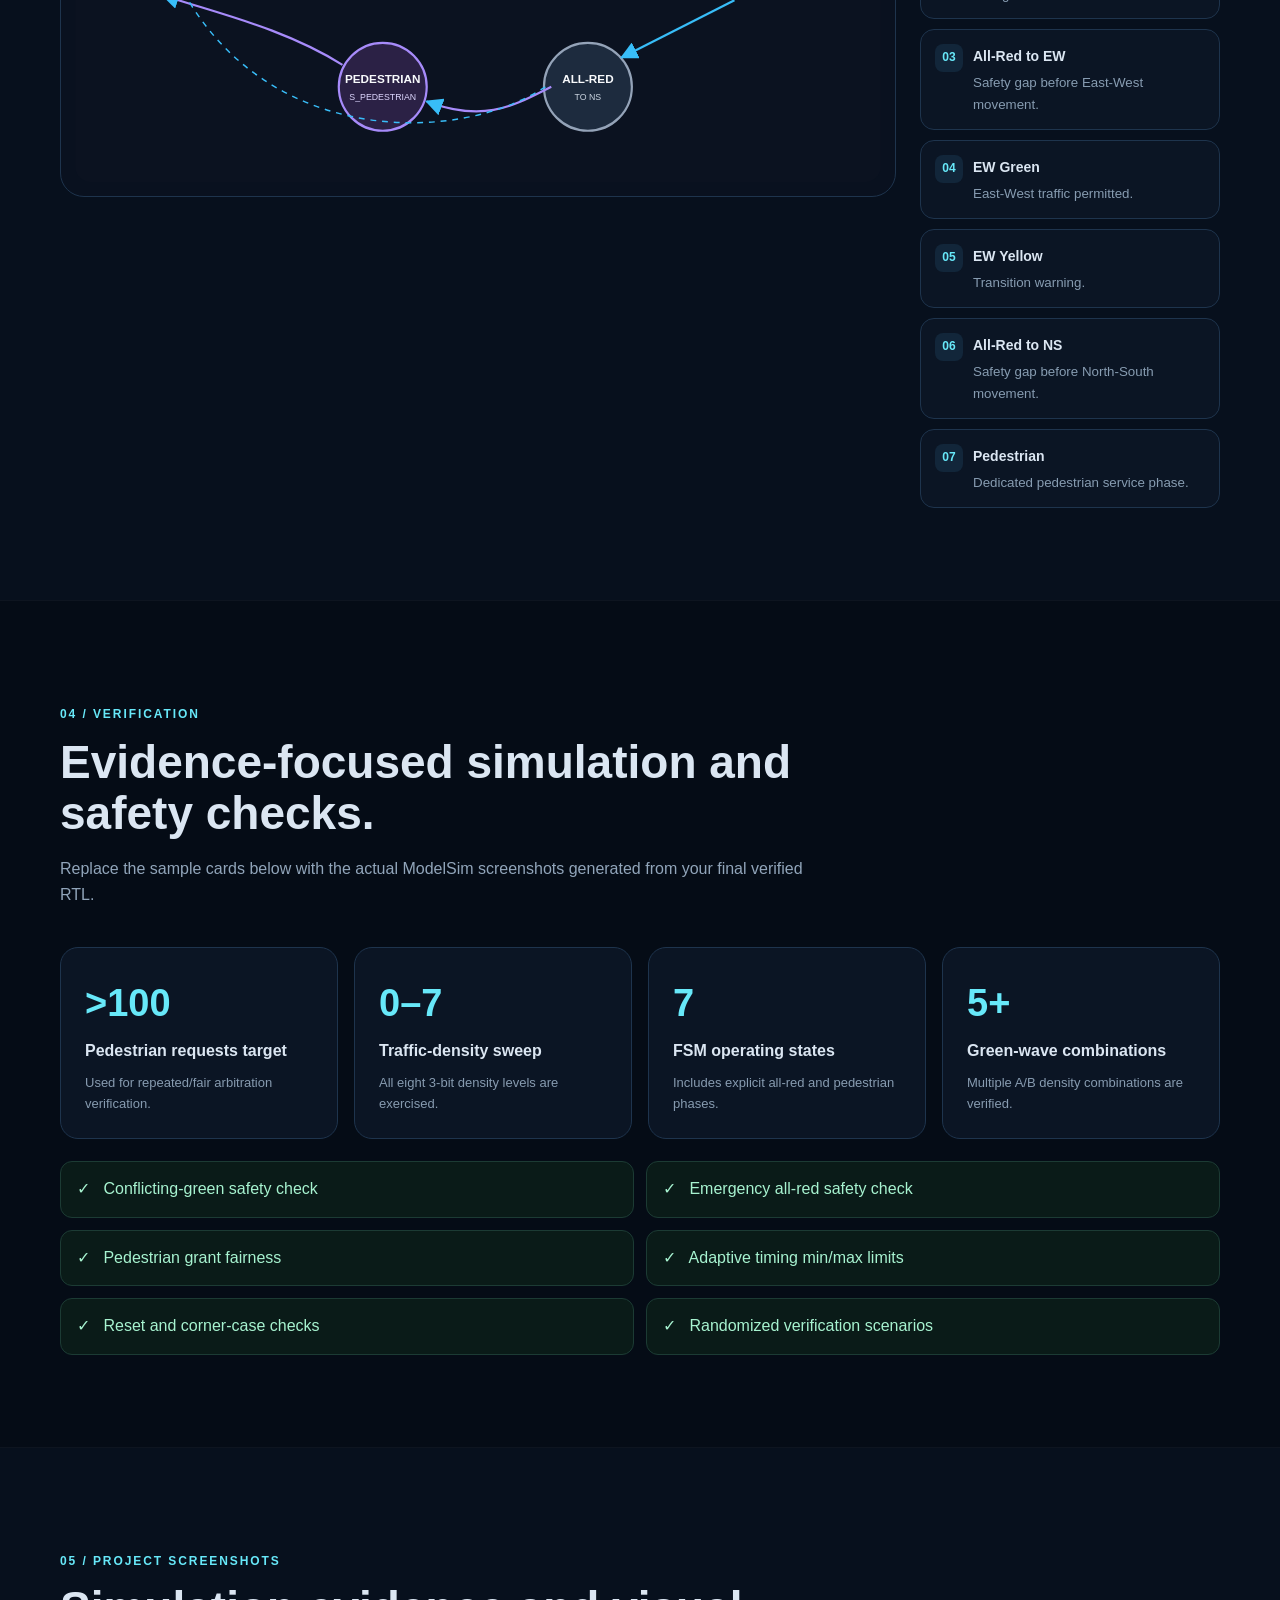
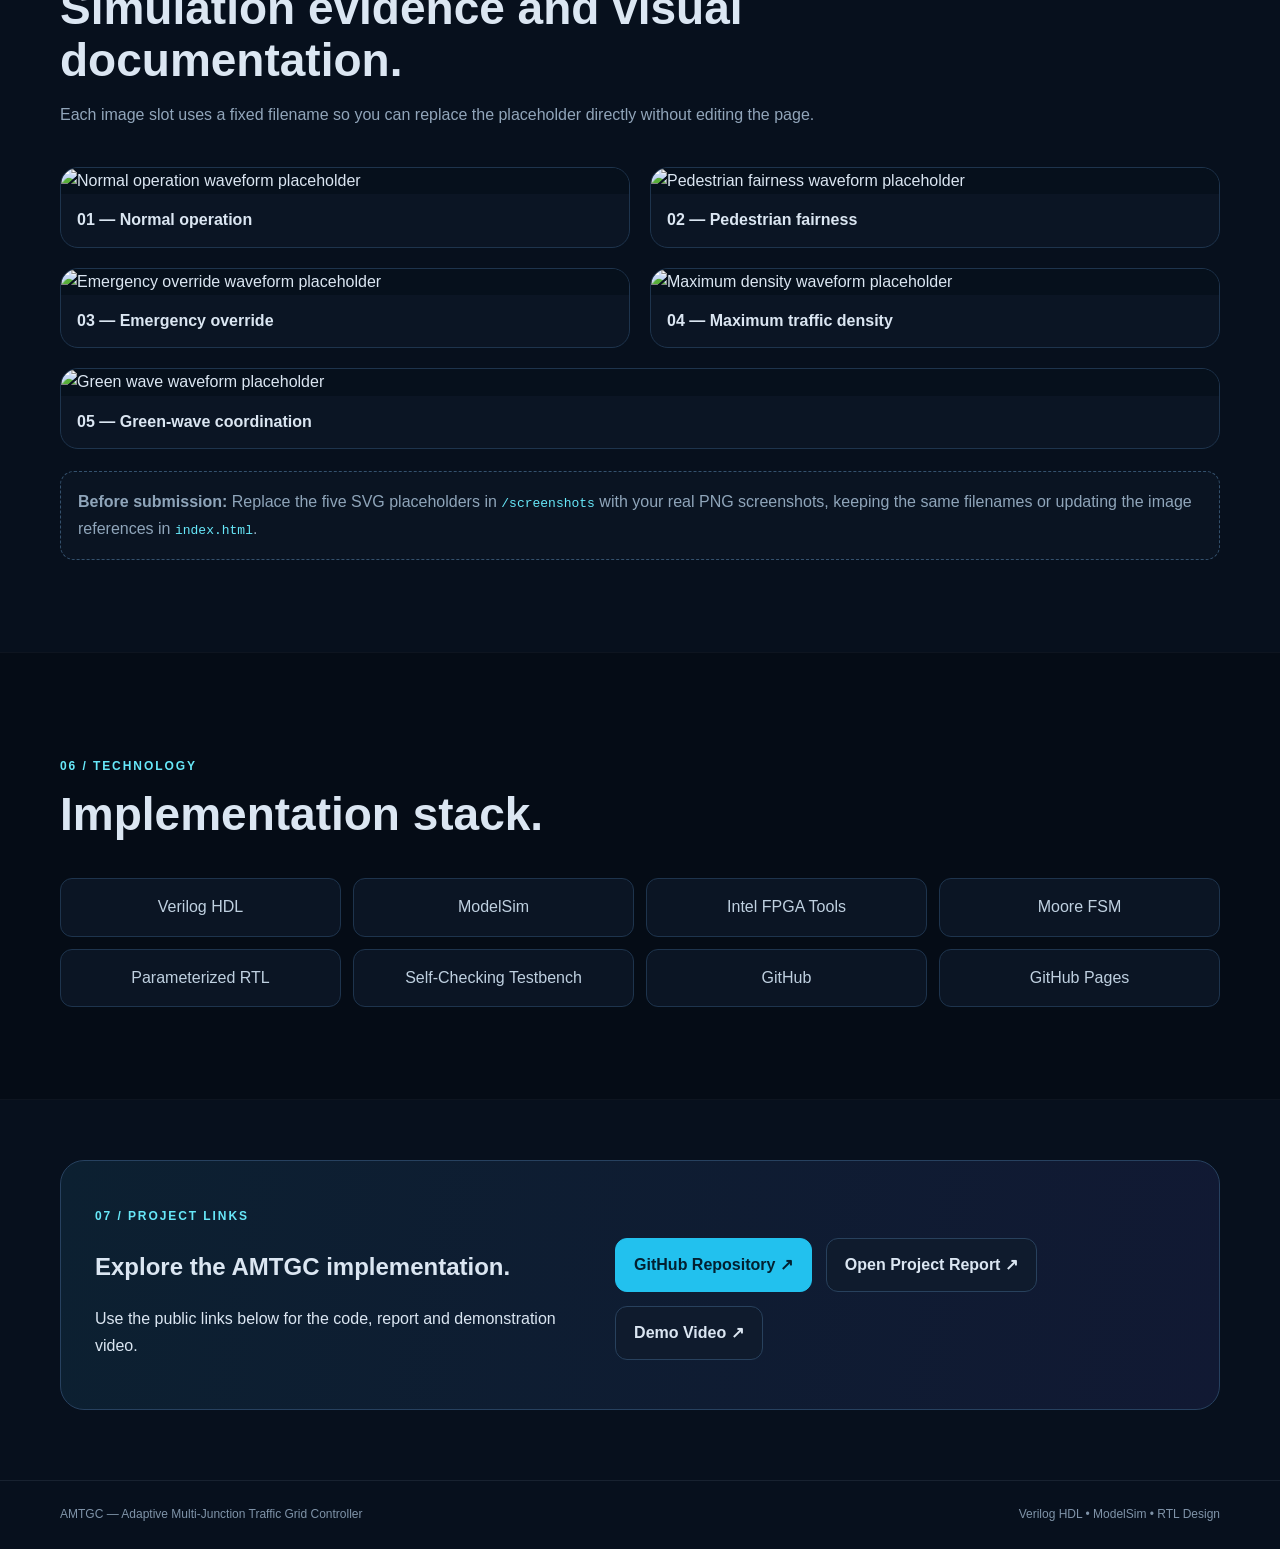
==== commit 288fe267: "Add files via upload" ====
--- a/index.html
+++ b/index.html
@@ -34,7 +34,7 @@
             arbitration, emergency override and green-wave coordination.
           </p>
           <div class="hero-actions">
-            <a class="btn primary" href="https://github.com/pragadeesh0411/AI-Based-Traffic-Signal-Controller-using-VLSI" target="_blank" rel="noopener">View GitHub ↗</a>
+            <a class="btn primary" href="https://github.com/pragadeesh0411/Adaptive-Multi-Junction-Traffic-Grid-Controller" target="_blank" rel="noopener">View GitHub ↗</a>
             <a class="btn secondary" href="report.html" target="_blank">Project Report ↗</a>
           </div>
           <div class="meta-row">
@@ -302,7 +302,7 @@
           <p>Use the public links below for the code, report and demonstration video.</p>
         </div>
         <div class="hero-actions">
-          <a class="btn primary" href="https://github.com/pragadeesh0411/AI-Based-Traffic-Signal-Controller-using-VLSI" target="_blank" rel="noopener">GitHub Repository ↗</a>
+          <a class="btn primary" href="https://github.com/pragadeesh0411/Adaptive-Multi-Junction-Traffic-Grid-Controller" target="_blank" rel="noopener">GitHub Repository ↗</a>
           <a class="btn secondary" href="report.html" target="_blank">Open Project Report ↗</a>
           <!-- Replace the href below with your final public video URL -->
           <a class="btn secondary" href="https://www.youtube.com/" target="_blank" rel="noopener">Demo Video ↗</a>
--- a/assets/style.css
+++ b/assets/style.css
@@ -0,0 +1 @@
+*{box-sizing:border-box}html{scroll-behavior:smooth}body{margin:0;font-family:Inter,Segoe UI,Arial,sans-serif;background:#07101d;color:#dbe6f2;line-height:1.65}a{color:inherit;text-decoration:none}.container{width:min(1160px,92%);margin:auto}.site-header{position:sticky;top:0;z-index:30;background:rgba(7,16,29,.82);backdrop-filter:blur(16px);border-bottom:1px solid rgba(148,163,184,.12)}.nav{min-height:72px;display:flex;align-items:center;justify-content:space-between}.brand{font-weight:800;letter-spacing:.04em;display:flex;align-items:center;gap:10px}.brand-mark{display:grid;place-items:center;width:32px;height:32px;border-radius:10px;background:linear-gradient(135deg,#0ea5e9,#22d3ee);color:#031926}.nav nav{display:flex;gap:22px;color:#9fb0c4;font-size:14px}.nav nav a:hover{color:#67e8f9}.hero{padding:86px 0 72px;background:radial-gradient(circle at 80% 30%,rgba(14,165,233,.16),transparent 32%),linear-gradient(180deg,#081220,#07101d)}.hero-grid{display:grid;grid-template-columns:1.15fr .85fr;gap:48px;align-items:center}.eyebrow,.kicker{color:#67e8f9;font-weight:800;letter-spacing:.16em;font-size:12px}.hero h1{font-size:clamp(40px,6vw,76px);line-height:1.03;margin:18px 0}.hero h1 span{background:linear-gradient(90deg,#38bdf8,#67e8f9,#c4b5fd);-webkit-background-clip:text;background-clip:text;color:transparent}.lead{font-size:19px;color:#9fb0c4;max-width:720px}.hero-actions{display:flex;gap:14px;flex-wrap:wrap;margin-top:28px}.btn{display:inline-flex;align-items:center;justify-content:center;padding:13px 18px;border-radius:12px;border:1px solid #28415d;font-weight:750}.btn.primary{background:#22c1ee;color:#032030;border-color:#22c1ee}.btn.secondary{background:#0f1b2d;color:#dbe6f2}.btn:hover{transform:translateY(-1px);filter:brightness(1.07)}.meta-row{display:flex;gap:10px;flex-wrap:wrap;margin-top:24px}.meta-row span{font-size:12px;color:#91a6bb;border:1px solid #20324c;background:#0c1726;border-radius:999px;padding:7px 10px}.signal-card{background:linear-gradient(180deg,#0d1a2b,#091320);border:1px solid #233953;border-radius:28px;overflow:hidden;box-shadow:0 28px 70px rgba(0,0,0,.35)}.signal-top,.signal-footer{padding:18px 20px;color:#8fa5bb;font-size:12px;letter-spacing:.1em}.signal-top{display:flex;gap:9px;align-items:center;border-bottom:1px solid #1b2d43}.pulse{width:8px;height:8px;border-radius:50%;background:#34d399;box-shadow:0 0 14px #34d399}.junction-visual{height:300px;position:relative;background:linear-gradient(180deg,#0a1422,#0a1525);overflow:hidden}.road{position:absolute;background:#131e2e}.road.horizontal{left:0;right:0;top:125px;height:50px}.road.vertical{top:0;bottom:0;left:47%;width:70px}.road:after{content:"";position:absolute;background:repeating-linear-gradient(90deg,#7f8ea0 0 16px,transparent 16px 30px)}.road.horizontal:after{left:0;right:0;top:23px;height:4px}.road.vertical:after{top:0;bottom:0;left:32px;width:4px;background:repeating-linear-gradient(180deg,#7f8ea0 0 16px,transparent 16px 30px)}.junction-box{position:absolute;left:36%;top:104px;width:88px;padding:10px;border-radius:14px;background:#0c1726;border:1px solid #2a4260;text-align:center;display:flex;align-items:center;justify-content:space-around}.junction-box.second{left:auto;right:9%;top:210px}.junction-box span{font-size:11px;color:#b7c7d8}.light{width:13px;height:13px;border-radius:50%;background:#243244}.light.red{background:#ef4444;box-shadow:0 0 12px rgba(239,68,68,.6)}.light.yellow{background:#f59e0b}.light.green{background:#22c55e}.wave-line{position:absolute;left:40%;top:151px;width:310px;border-top:2px dashed #34d399;transform:rotate(18deg);opacity:.8}.signal-footer{display:flex;align-items:center;justify-content:space-between;border-top:1px solid #1b2d43}.section{padding:92px 0}.section.dark{background:#050c16;border-top:1px solid rgba(148,163,184,.06);border-bottom:1px solid rgba(148,163,184,.06)}.section-head{max-width:850px;margin-bottom:38px}.section-head h2{font-size:clamp(28px,4vw,46px);line-height:1.12;margin:10px 0 13px}.section-head p:not(.kicker){color:#91a5ba;max-width:780px}.feature-grid{display:grid;grid-template-columns:repeat(3,1fr);gap:18px}.feature-card{padding:26px;border:1px solid #1e344d;background:#0b1524;border-radius:18px}.feature-card .icon{font-weight:900;color:#67e8f9;margin-bottom:12px}.feature-card h3{margin:0 0 8px}.feature-card p{color:#91a5ba;margin:0}.diagram-card,.fsm-card{border:1px solid #1e344d;border-radius:24px;overflow:hidden;background:#09111f;padding:14px}.diagram-card svg,.fsm-card svg{width:100%;height:auto;display:block}.fsm-layout{display:grid;grid-template-columns:1fr 300px;gap:24px;align-items:start}.state-list{display:grid;gap:10px}.state-list div{padding:13px 14px;border:1px solid #1e344d;background:#0b1524;border-radius:14px}.state-list span{display:inline-grid;place-items:center;width:28px;height:28px;border-radius:8px;background:#12263a;color:#67e8f9;font-size:12px;font-weight:800;margin-right:10px}.state-list strong{font-size:14px}.state-list small{display:block;color:#879cb1;margin-left:38px}.result-grid{display:grid;grid-template-columns:repeat(4,1fr);gap:16px}.result{border:1px solid #1e344d;background:#0b1524;padding:24px;border-radius:18px}.result-number{font-size:38px;font-weight:850;color:#67e8f9}.result-label{font-weight:750;margin-top:4px}.result-note{color:#879bb0;font-size:13px;margin-top:7px}.checks{display:grid;grid-template-columns:repeat(2,1fr);gap:12px;margin-top:22px}.check{border:1px solid #1c3b34;background:#0a1b18;padding:14px 16px;border-radius:12px;color:#a7f3d0}.check span{margin-right:9px}.gallery{display:grid;grid-template-columns:repeat(2,1fr);gap:20px}.gallery figure{margin:0;border:1px solid #1e344d;background:#0b1524;border-radius:18px;overflow:hidden}.gallery figure:last-child{grid-column:1/-1}.gallery img{width:100%;display:block;background:#06101c}.gallery figcaption{padding:13px 16px;font-weight:750}.replace-note{margin-top:22px;padding:17px;border:1px dashed #34516d;border-radius:14px;background:#0a1422;color:#8fa5ba}.replace-note code{color:#67e8f9}.stack-grid{display:grid;grid-template-columns:repeat(4,1fr);gap:12px}.stack-grid div{padding:15px;text-align:center;border:1px solid #1e344d;border-radius:12px;background:#0b1524;color:#bfd0e0}.cta{padding-top:60px;padding-bottom:70px}.cta-box{padding:34px;border-radius:24px;background:linear-gradient(100deg,#0c2031,#111933);border:1px solid #27415f;display:flex;align-items:center;justify-content:space-between;gap:24px}.site-footer{border-top:1px solid rgba(148,163,184,.12);padding:24px 0;color:#7f93a8;font-size:12px}.footer-inner{display:flex;justify-content:space-between;gap:20px}.report-page{padding:70px 0}.back{display:inline-block;color:#67e8f9;margin-bottom:22px}.report-card{background:#0b1524;border:1px solid #1e344d;border-radius:24px;padding:40px;max-width:950px;margin:auto}.report-card h1{font-size:clamp(34px,5vw,56px);line-height:1.05;margin:8px 0 36px}.report-card h2{margin-top:34px;color:#67e8f9}.report-card p{color:#a9b9ca}.report-warning{margin-top:30px;padding:18px;border-radius:14px;border:1px solid #5c4b23;background:#1a1509;color:#e7d9a8}.report-card code{color:#67e8f9}@media(max-width:900px){.hero-grid,.fsm-layout{grid-template-columns:1fr}.feature-grid{grid-template-columns:repeat(2,1fr)}.result-grid{grid-template-columns:repeat(2,1fr)}.stack-grid{grid-template-columns:repeat(2,1fr)}.cta-box{flex-direction:column;align-items:flex-start}}@media(max-width:640px){.nav nav{display:none}.hero{padding-top:60px}.feature-grid,.result-grid,.gallery,.checks,.stack-grid{grid-template-columns:1fr}.gallery figure:last-child{grid-column:auto}.footer-inner{flex-direction:column}.report-card{padding:24px}.signal-card{margin-top:10px}}
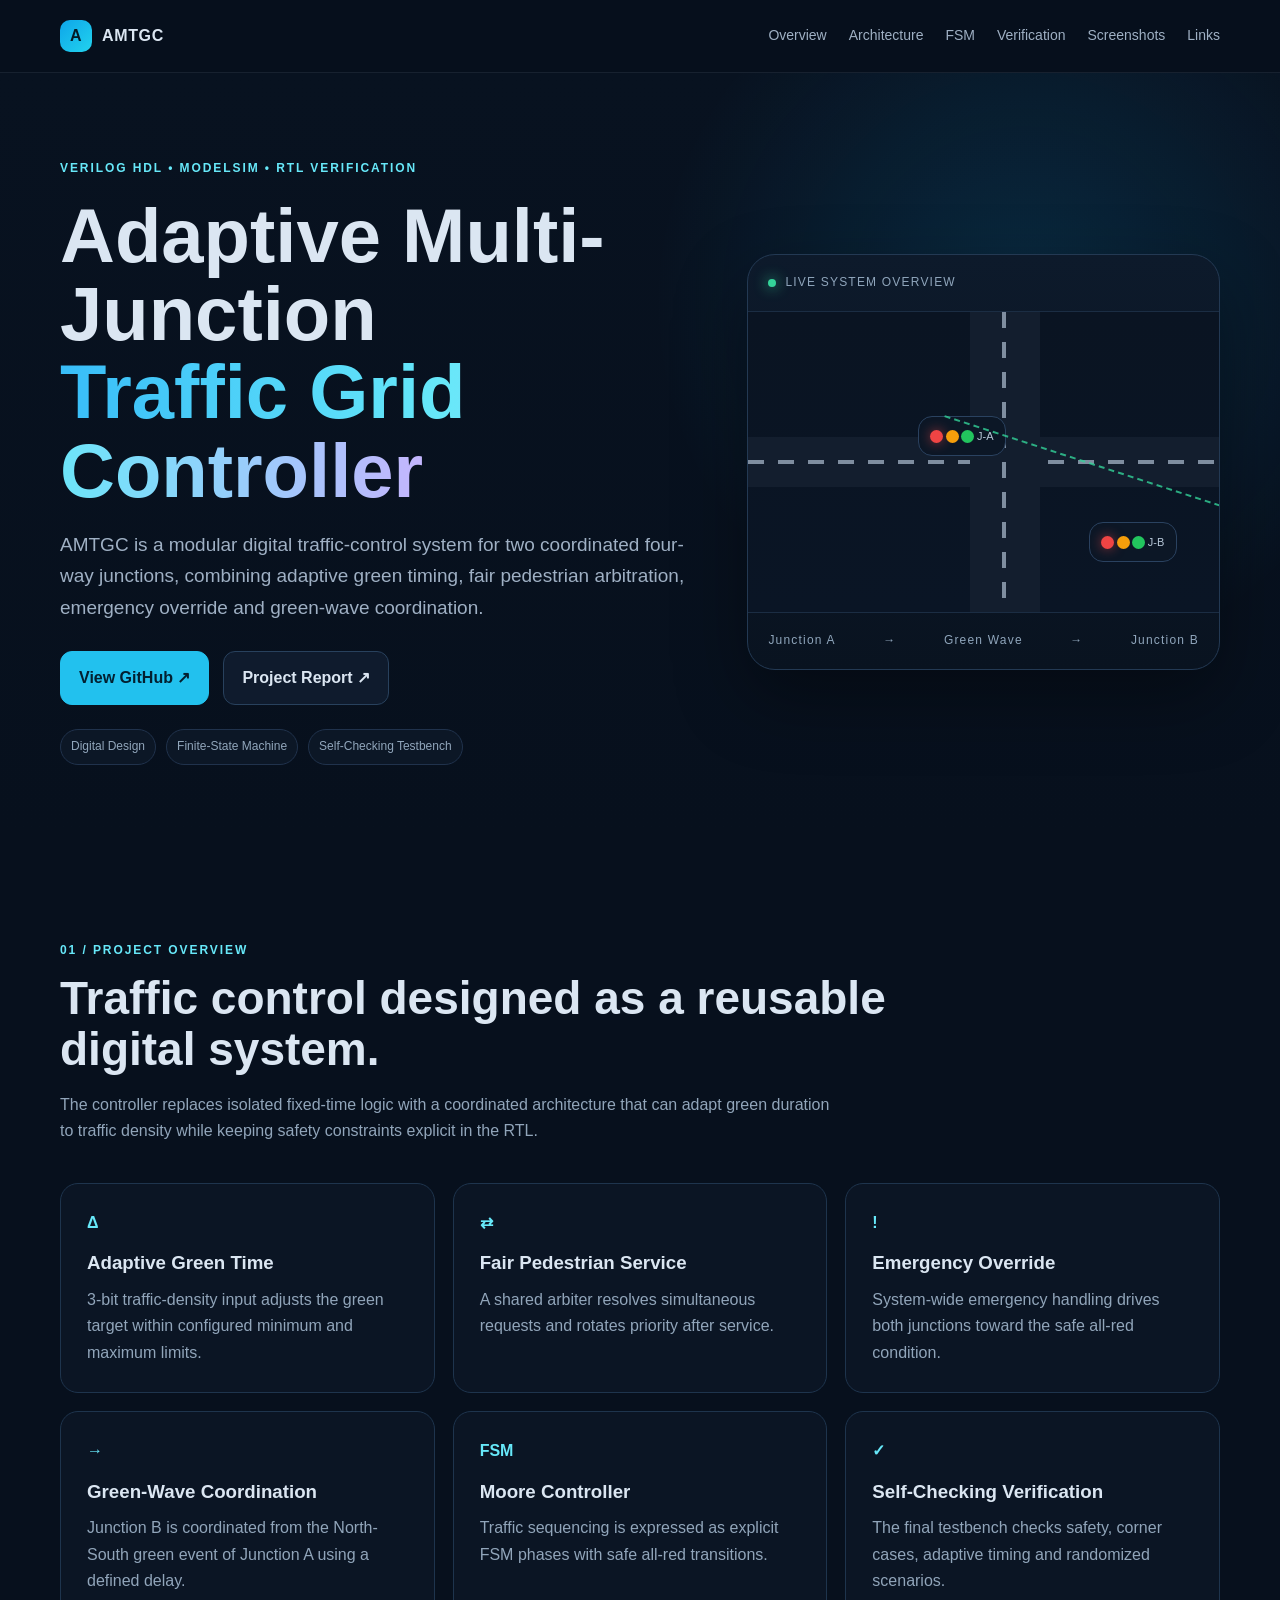
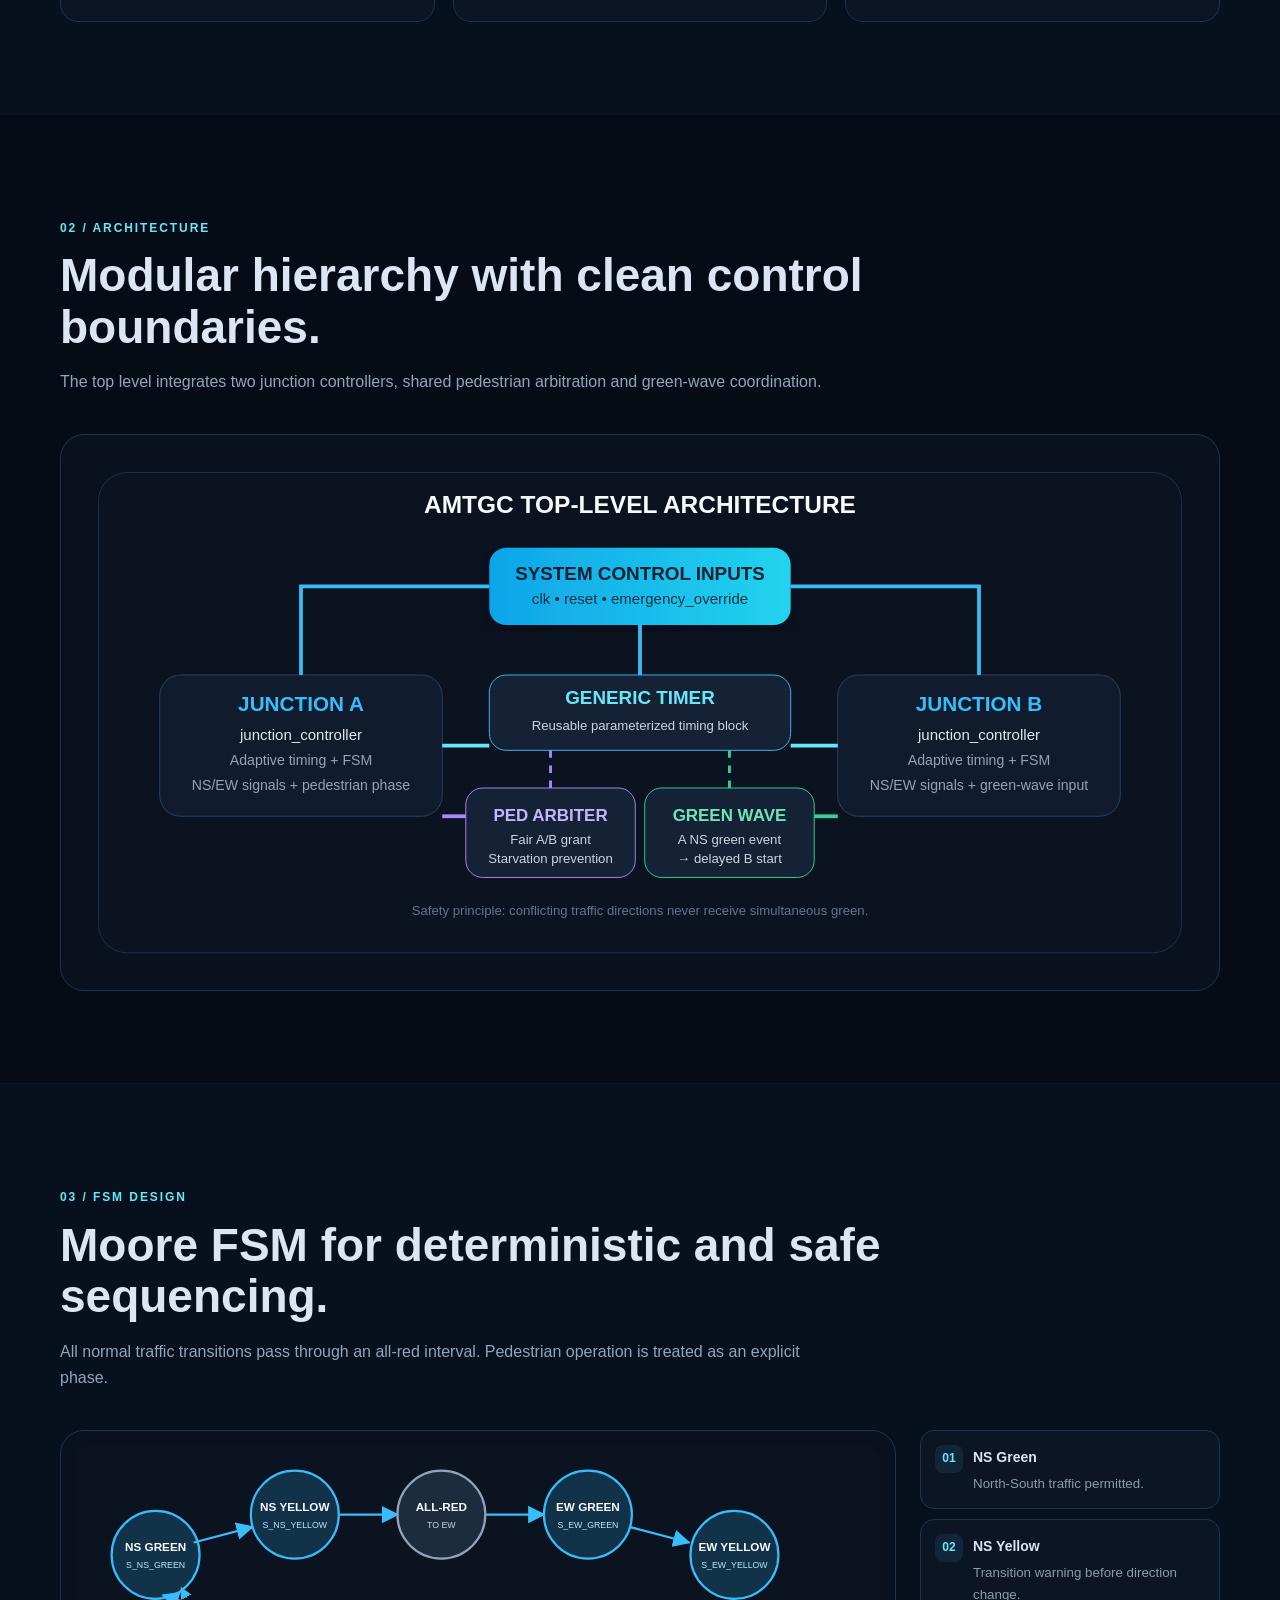
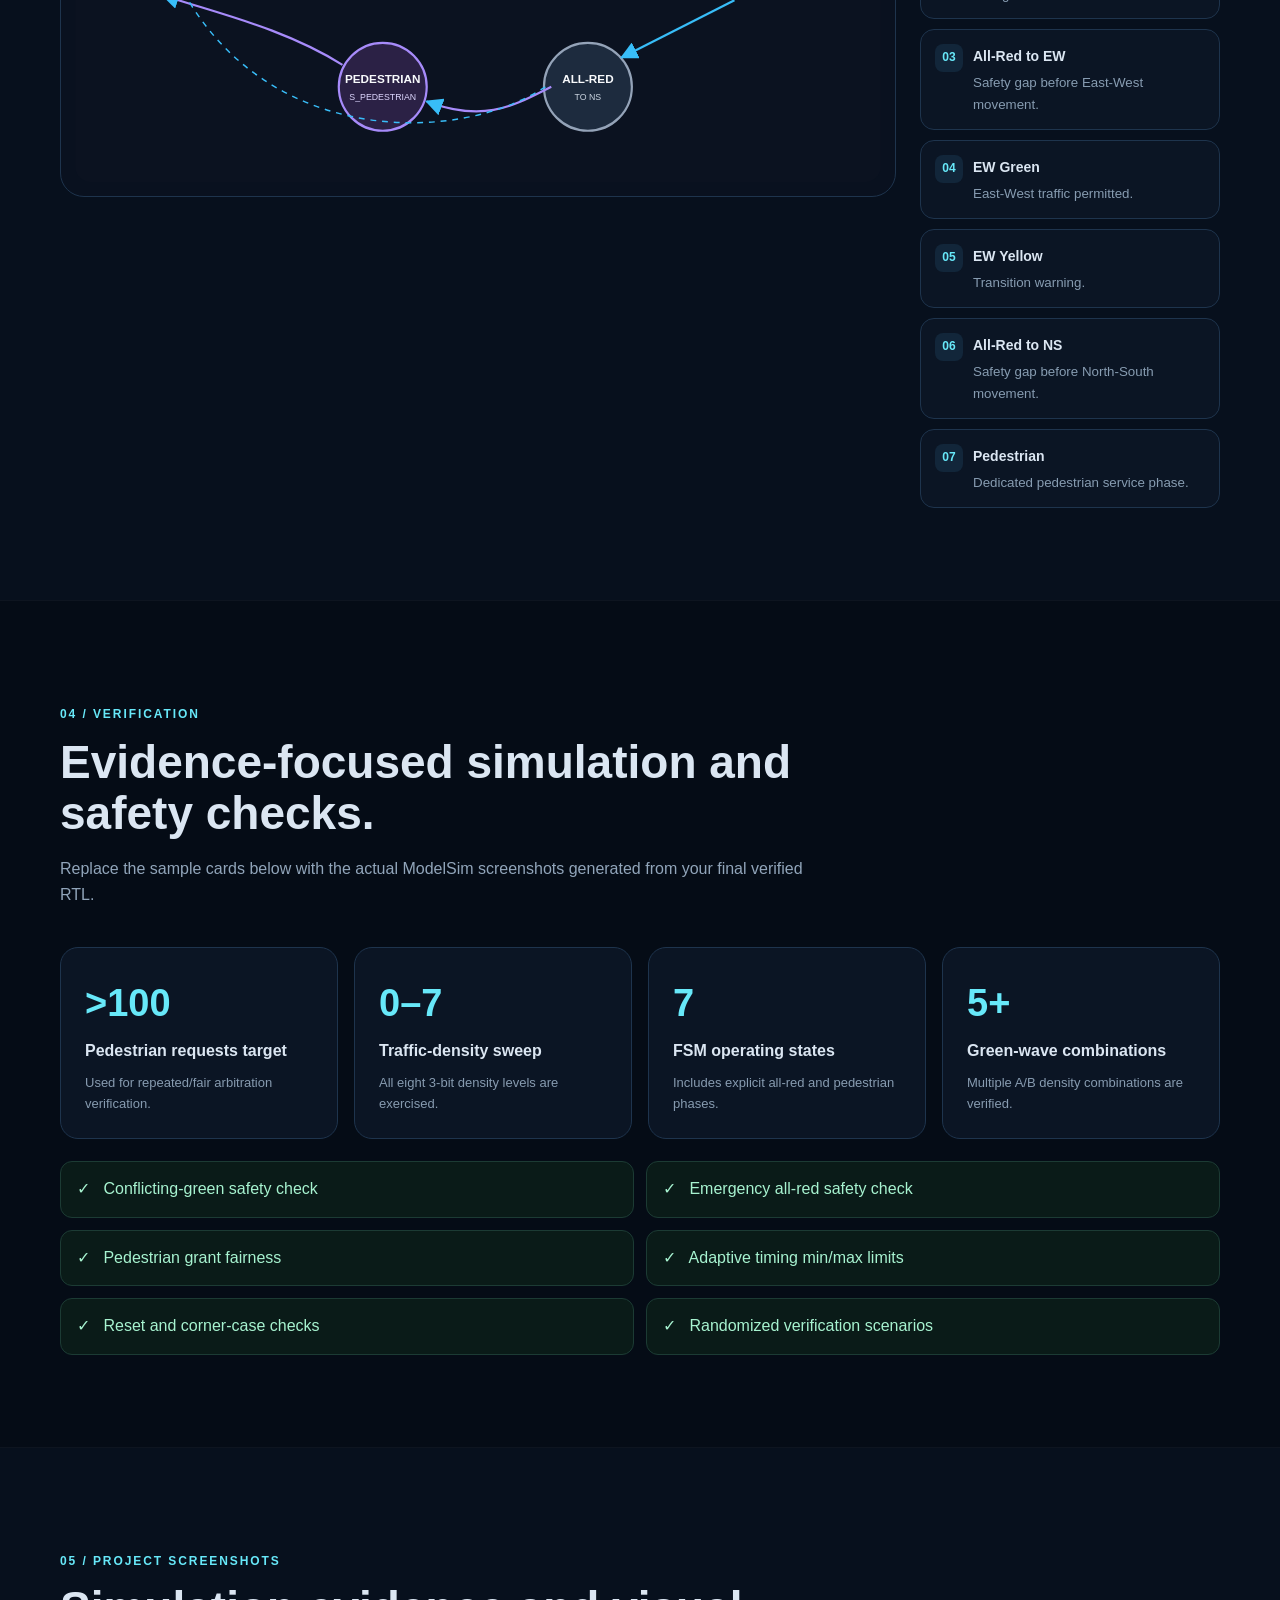
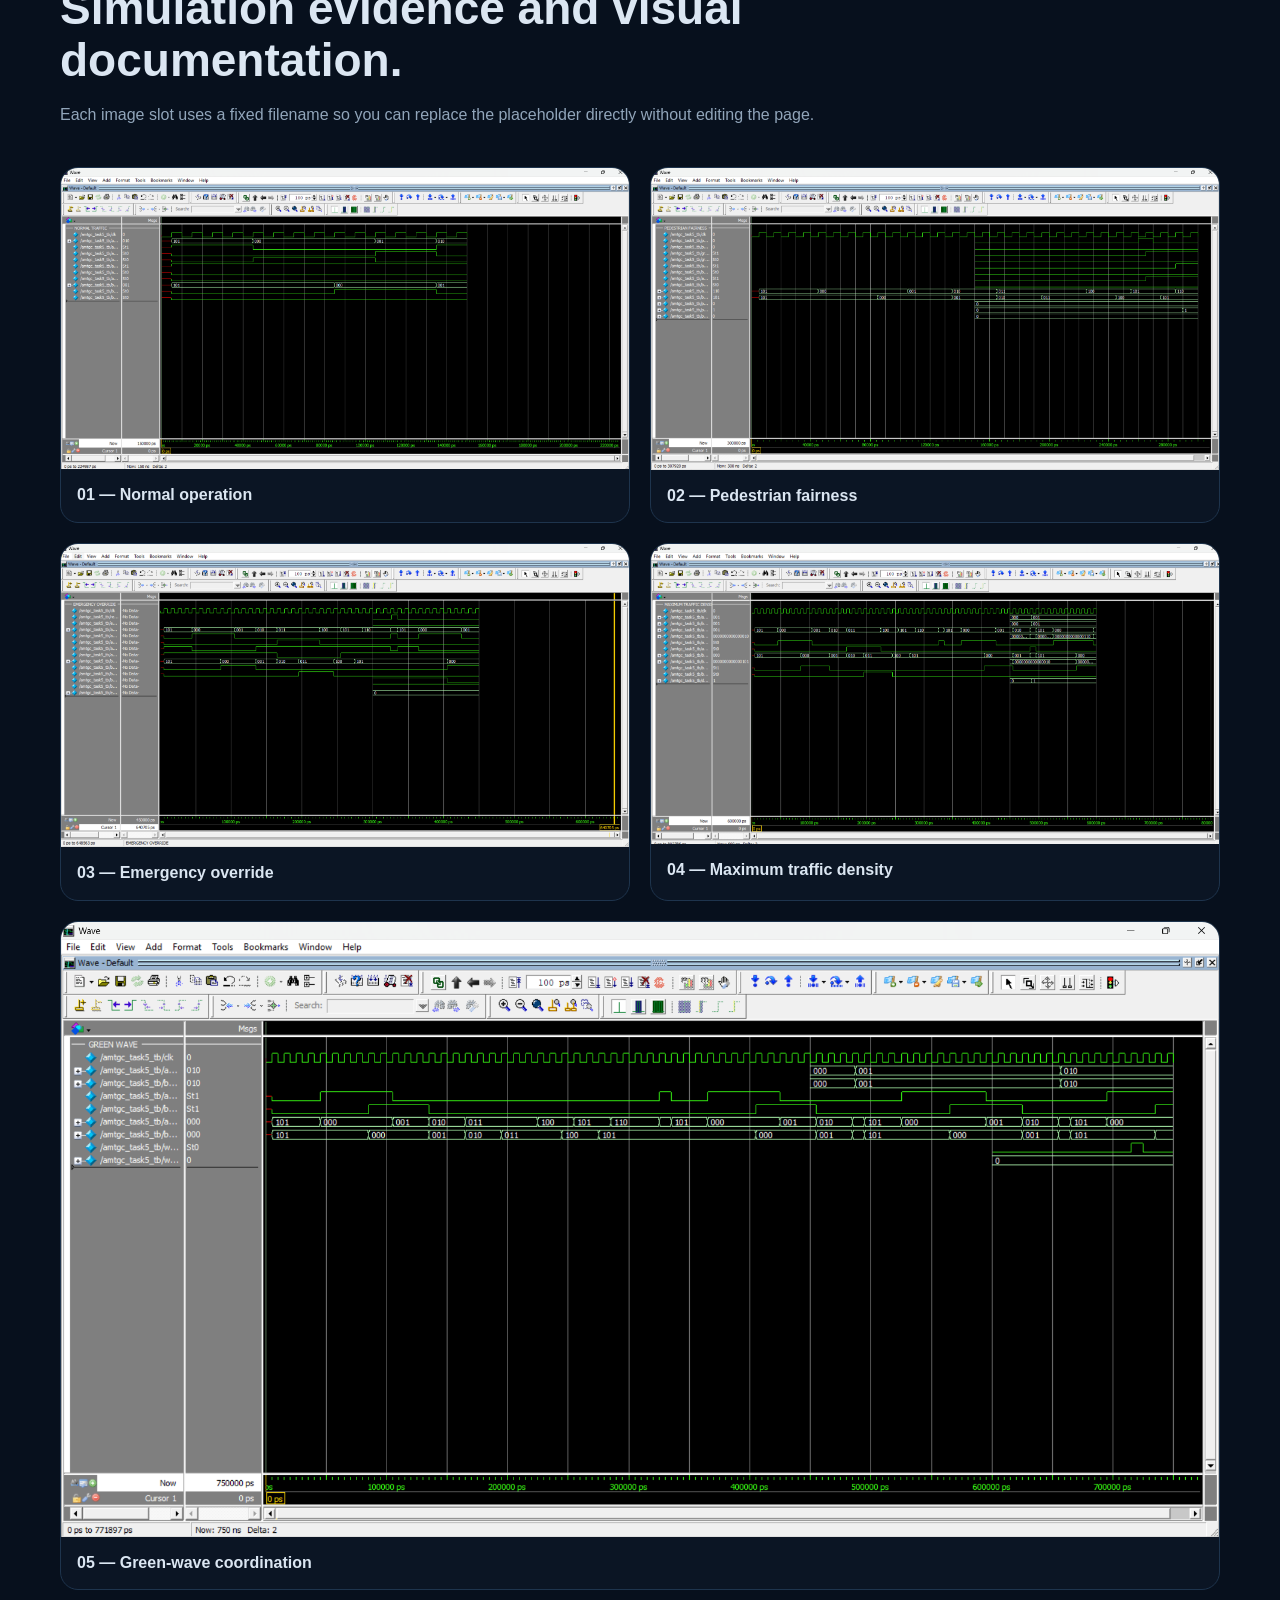
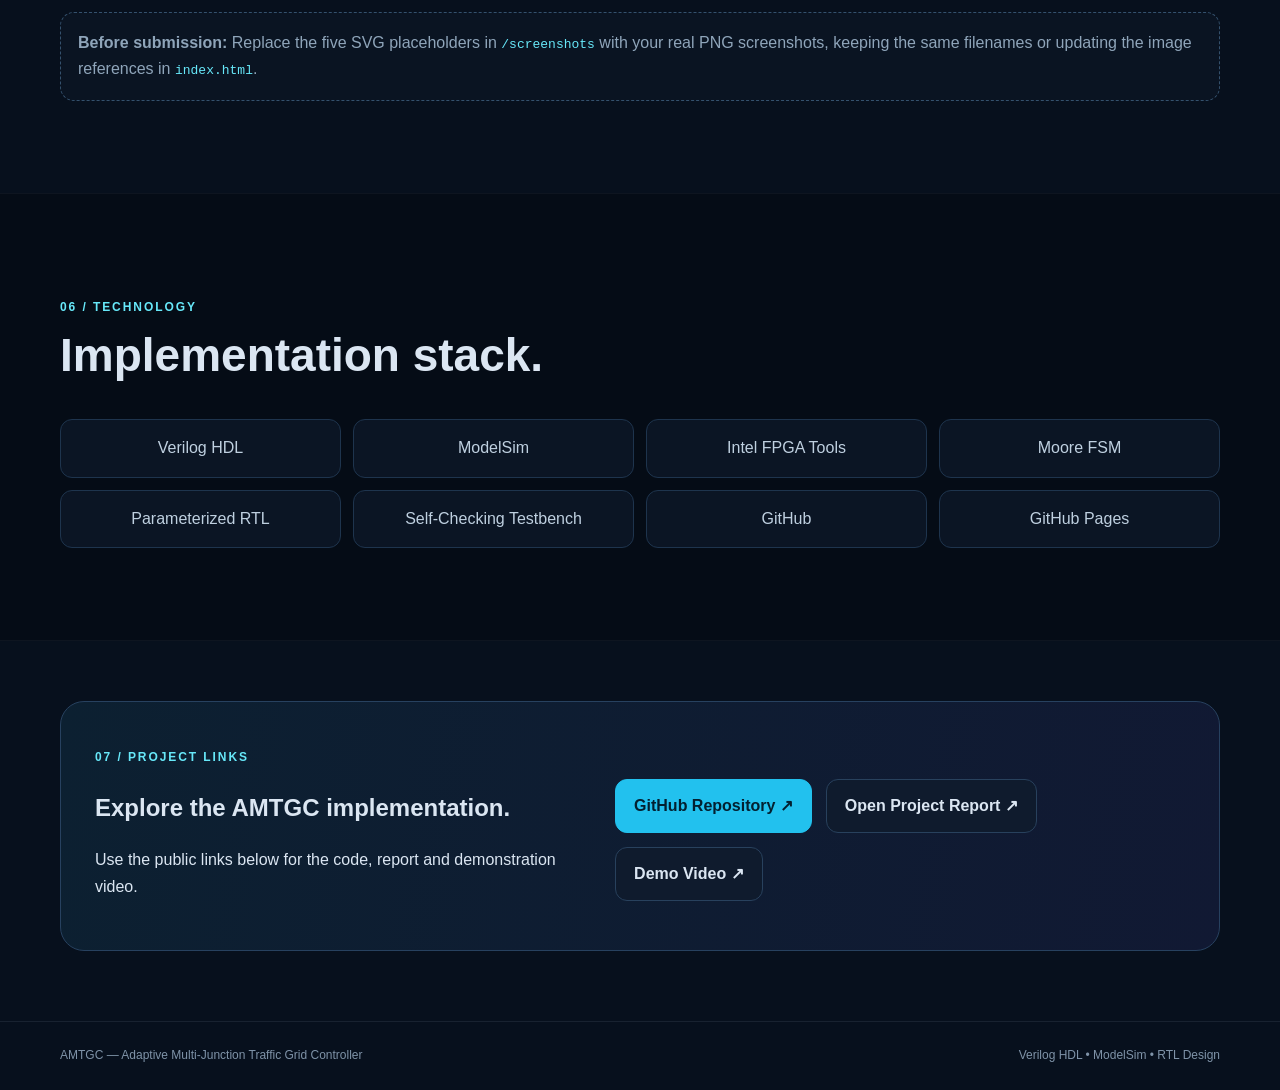
==== commit d2582786: "Update index.html" ====
--- a/index.html
+++ b/index.html
@@ -34,7 +34,7 @@
             arbitration, emergency override and green-wave coordination.
           </p>
           <div class="hero-actions">
-            <a class="btn primary" href="https://github.com/pragadeesh0411/Adaptive-Multi-Junction-Traffic-Grid-Controller" target="_blank" rel="noopener">View GitHub ↗</a>
+            <a class="btn primary" href="https://github.com/pragadeesh0411/AI-Based-Traffic-Signal-Controller-using-VLSI" target="_blank" rel="noopener">View GitHub ↗</a>
             <a class="btn secondary" href="report.html" target="_blank">Project Report ↗</a>
           </div>
           <div class="meta-row">
@@ -268,12 +268,31 @@
         </div>
 
         <div class="gallery">
-          <figure><img src="screenshots/01_normal_operation.svg" alt="Normal operation waveform placeholder"><figcaption>01 — Normal operation</figcaption></figure>
-          <figure><img src="screenshots/02_pedestrian_fairness.svg" alt="Pedestrian fairness waveform placeholder"><figcaption>02 — Pedestrian fairness</figcaption></figure>
-          <figure><img src="screenshots/03_emergency_override.svg" alt="Emergency override waveform placeholder"><figcaption>03 — Emergency override</figcaption></figure>
-          <figure><img src="screenshots/04_maximum_density.svg" alt="Maximum density waveform placeholder"><figcaption>04 — Maximum traffic density</figcaption></figure>
-          <figure><img src="screenshots/05_green_wave.svg" alt="Green wave waveform placeholder"><figcaption>05 — Green-wave coordination</figcaption></figure>
-        </div>
+  <figure>
+    <img src="screenshots/01_normal_operation.png" alt="Normal operation waveform">
+    <figcaption>01 — Normal operation</figcaption>
+  </figure>
+
+  <figure>
+    <img src="screenshots/02_pedestrian_fairness.png" alt="Pedestrian fairness waveform">
+    <figcaption>02 — Pedestrian fairness</figcaption>
+  </figure>
+
+  <figure>
+    <img src="screenshots/03_emergency_override.png" alt="Emergency override waveform">
+    <figcaption>03 — Emergency override</figcaption>
+  </figure>
+
+  <figure>
+    <img src="screenshots/04_maximum_density.png" alt="Maximum traffic density waveform">
+    <figcaption>04 — Maximum traffic density</figcaption>
+  </figure>
+
+  <figure>
+    <img src="screenshots/05_green_wave.png" alt="Green-wave coordination waveform">
+    <figcaption>05 — Green-wave coordination</figcaption>
+  </figure>
+</div>
 
         <div class="replace-note">
           <strong>Before submission:</strong> Replace the five SVG placeholders in <code>/screenshots</code> with your real PNG screenshots,
@@ -302,7 +321,7 @@
           <p>Use the public links below for the code, report and demonstration video.</p>
         </div>
         <div class="hero-actions">
-          <a class="btn primary" href="https://github.com/pragadeesh0411/Adaptive-Multi-Junction-Traffic-Grid-Controller" target="_blank" rel="noopener">GitHub Repository ↗</a>
+          <a class="btn primary" href="https://github.com/pragadeesh0411/AI-Based-Traffic-Signal-Controller-using-VLSI" target="_blank" rel="noopener">GitHub Repository ↗</a>
           <a class="btn secondary" href="report.html" target="_blank">Open Project Report ↗</a>
           <!-- Replace the href below with your final public video URL -->
           <a class="btn secondary" href="https://www.youtube.com/" target="_blank" rel="noopener">Demo Video ↗</a>
